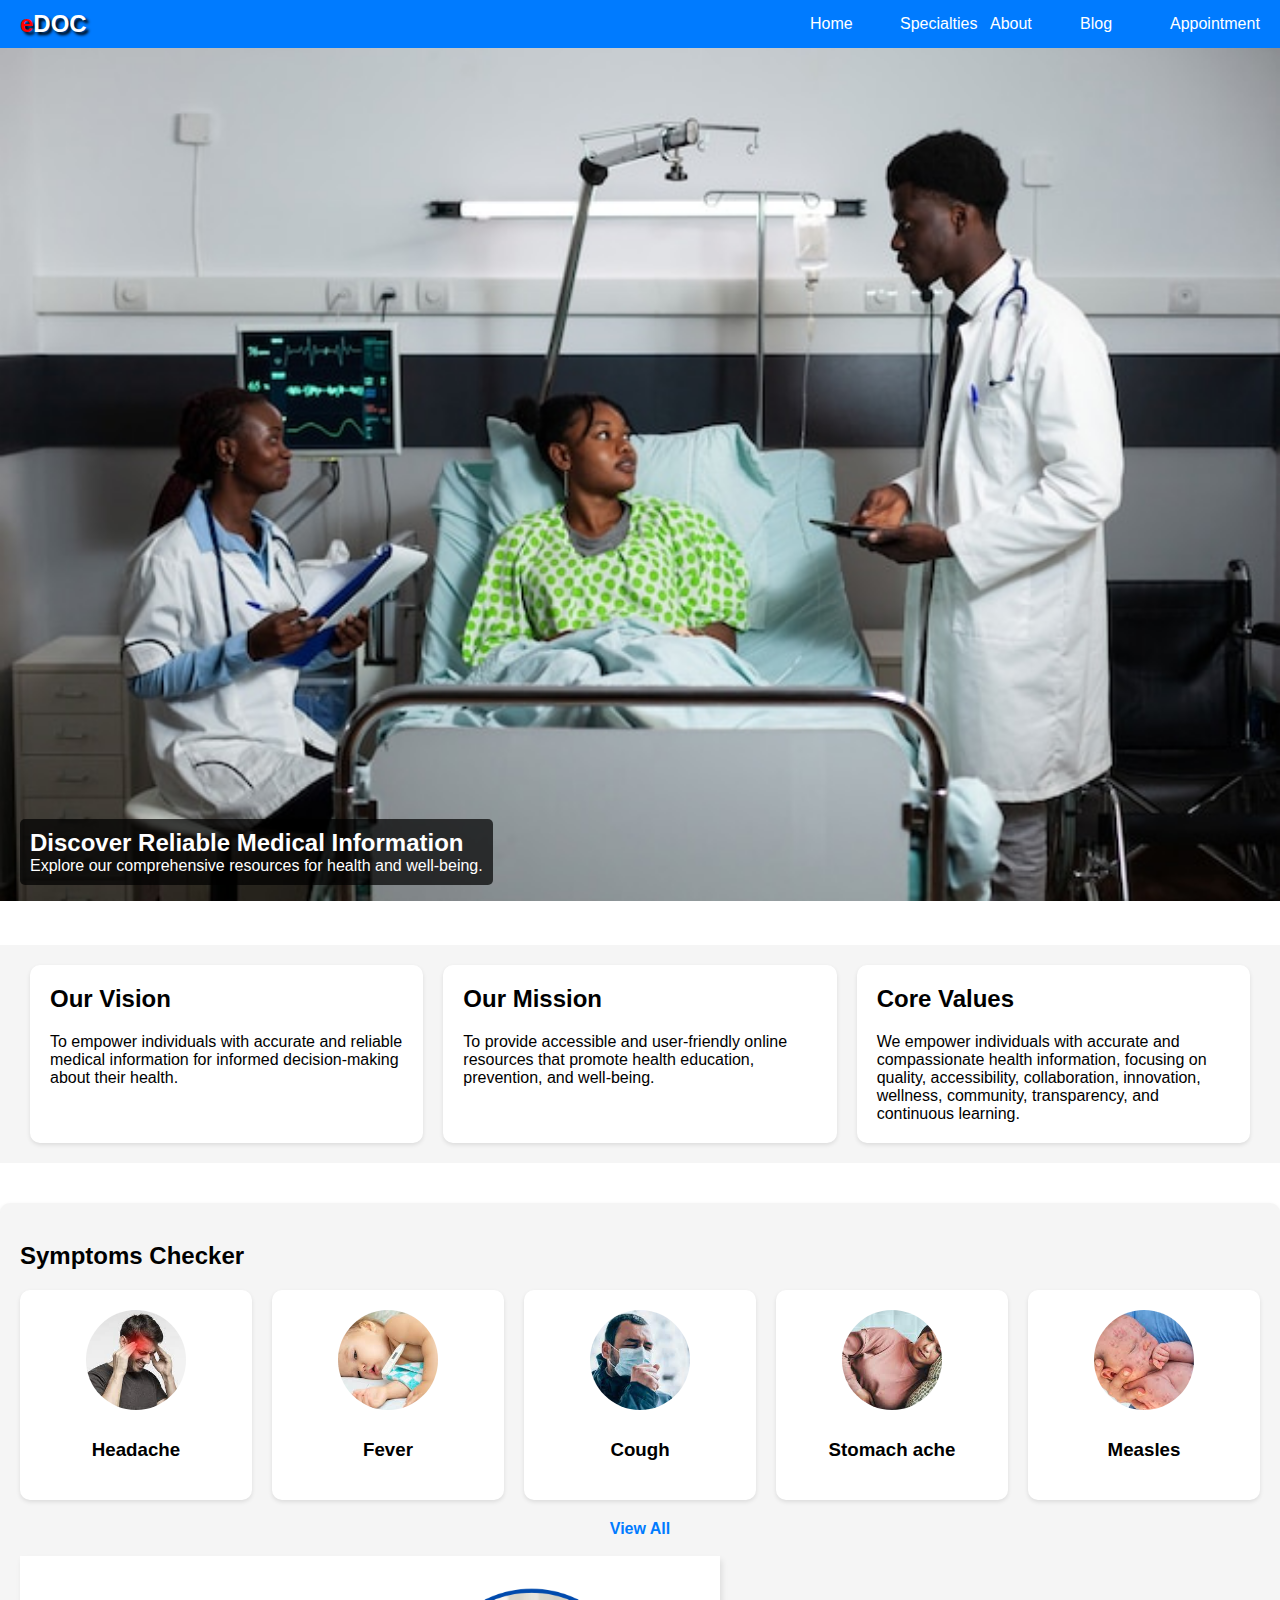
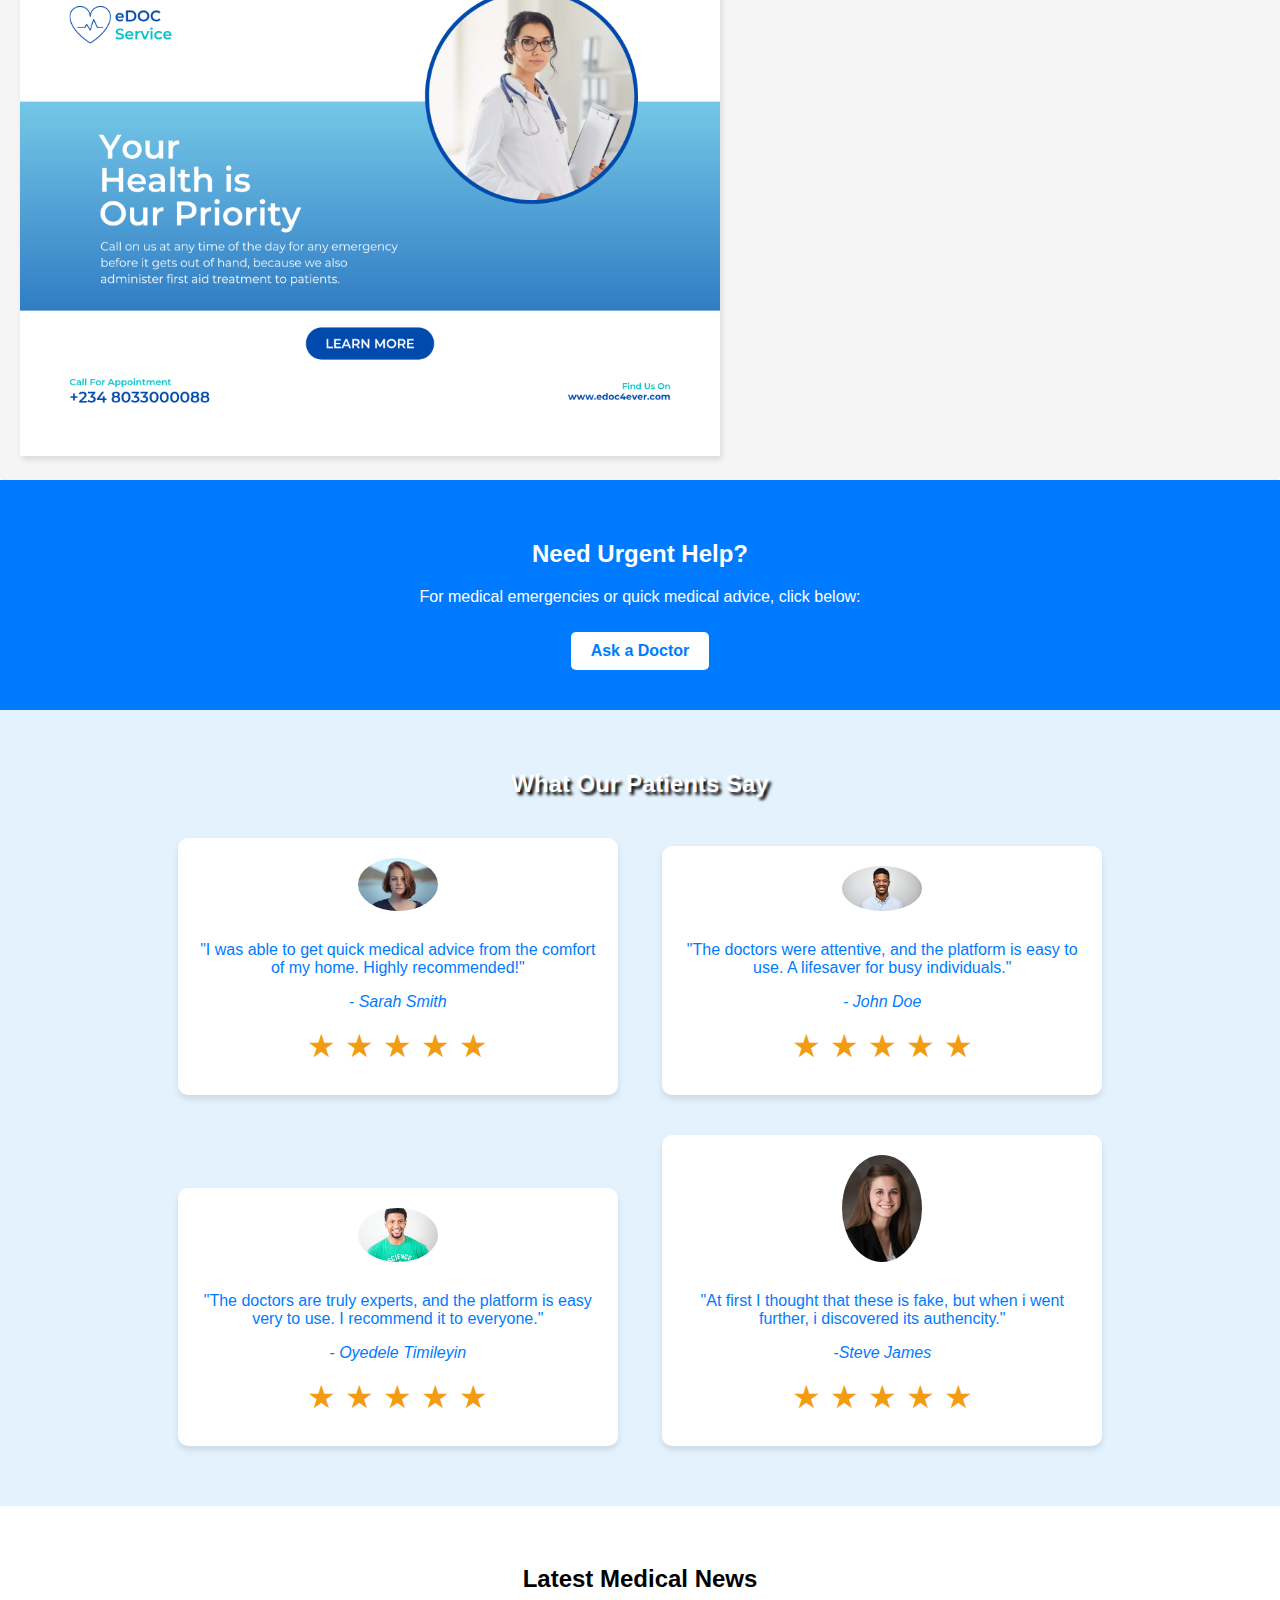
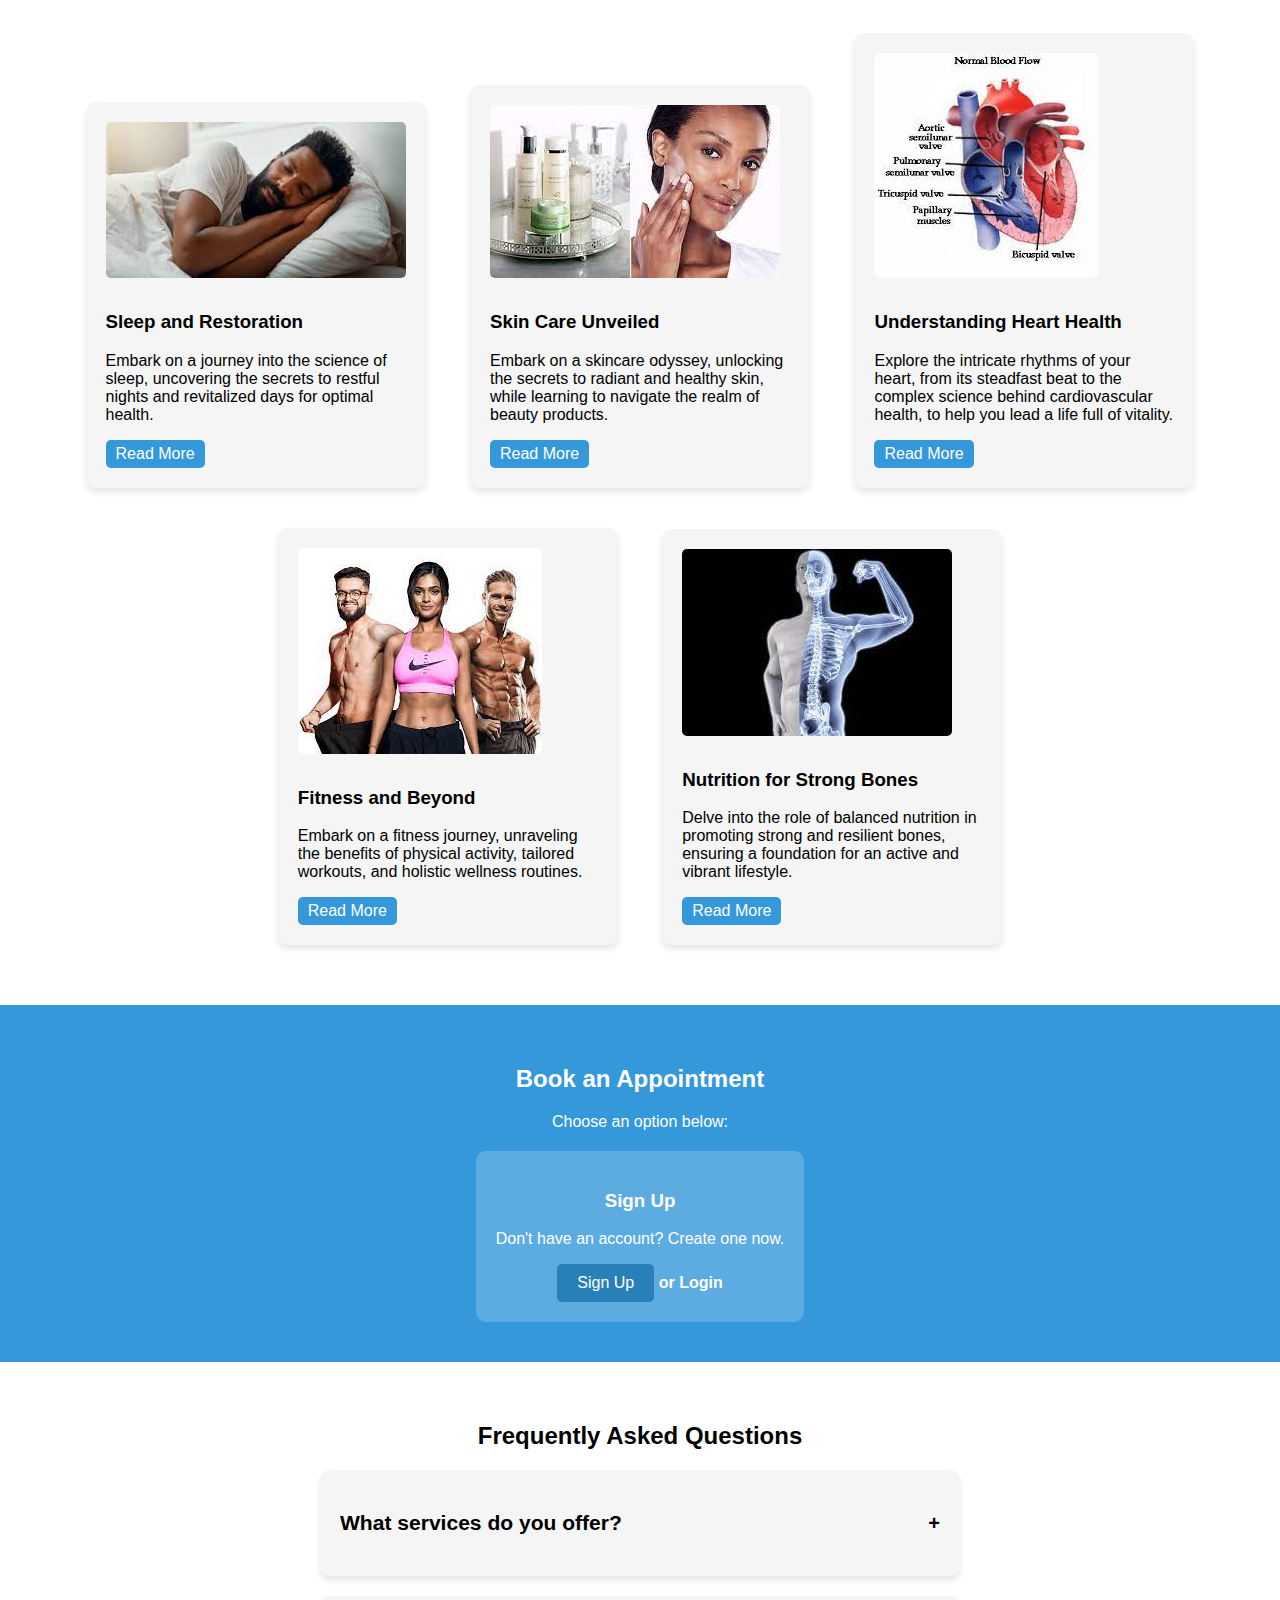
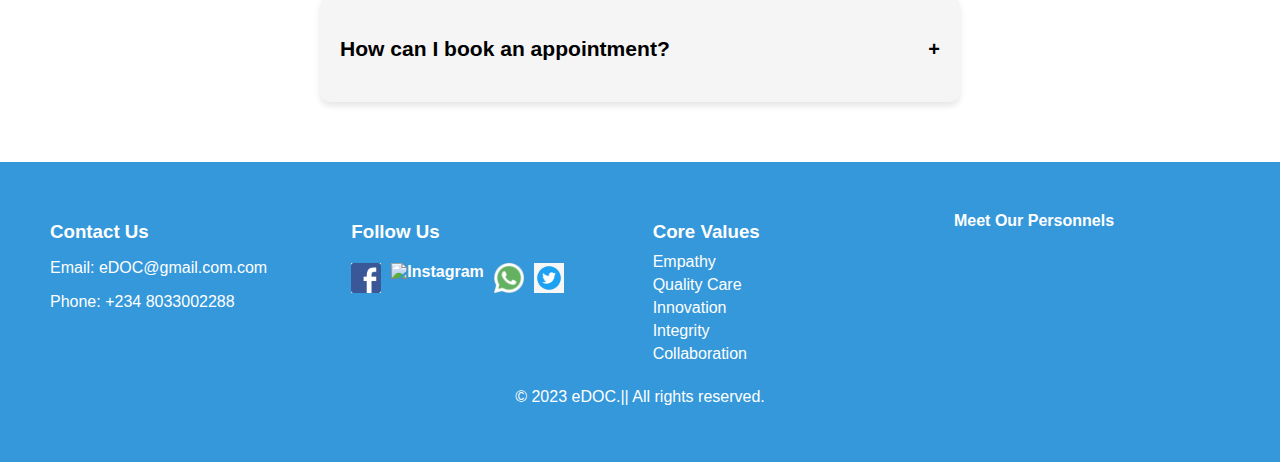
==== index.html @ 7f57871f "Initial commit" ====
<!DOCTYPE html>
<html lang="en">
<head>
    <meta charset="UTF-8">
    <meta name="viewport" content="width=device-width, initial-scale=1.0">
    <link rel="stylesheet" href="index.css">
    <link rel="stylesheet" href="index425.css">
    <title>eDOC platform</title>
</head>
<body>
    <nav class="navbar" id="top" >
          <div class="navbar-logo">
            <a href="home.html" class="logo"><span class="e">e</span>DOC</a>
          </div>
          
      
          <ul class="nav-menu">
            <li><a href="index.html">Home</a></li>
            <li><a href="symptoms checker.html">Specialties</a></li>
            <li><a href="about.html">About </a></li>
            <li><a href="blog.html">Blog</a></li>
            <li><a href="appointment.html">Appointment</a></li>
          </ul>
          
    </nav>
    <section class="carousel-section">
        <div class="carousel-container">
          <div class="carousel-slide">
            <img src="image1.jpg" alt="Image 1">
            <div class="carousel-caption">
              <h3>Discover Reliable Medical Information</h3>
              <p>Explore our comprehensive resources for health and well-being.</p>
            </div>
          </div>
          <div class="carousel-slide">
            <img src="image2.jpg" alt="Image 2">
            <div class="carousel-caption">
              <h3>Expert First Aid Tips</h3>
              <p>Learn how to handle medical emergencies with confidence.</p>
            </div>
          </div>
          <div class="carousel-slide">
            <img src="image3.jpg" alt="Image 3">
            <div class="carousel-caption">
              <h3>Your Health Matters to Us</h3>
              <p>Access trusted medical information for a healthier life.</p>
            </div>
          </div>
        </div>
      </section>
      <section class="vision-mission-section">
        <div class="vision">
          <h2>Our Vision</h2>
          <p>To empower individuals with accurate and reliable medical information for informed decision-making about their health.</p>
        </div>
        <div class="mission">
          <h2>Our Mission</h2>
          <p>To provide accessible and user-friendly online resources that promote health education, prevention, and well-being.</p>
        </div>
        <div class="corevalues">
          <h2>Core Values</h2>
          <p>We empower individuals with accurate and compassionate health information, focusing on quality, accessibility, collaboration, innovation, wellness, community, transparency, and continuous learning.</p>
        </div>
      </section>
      <section class="symptoms-section">
        <h2>Symptoms Checker</h2>
        <div class="symptoms-grid">
          <div class="symptom-card">
            <img src="headache.jpg" alt="Headache">
            <h3>Headache</h3>
          </div>
          <div class="symptom-card">
            <img src="fever.jpg" alt="Fever">
            <h3>Fever</h3>
          </div>
          <div class="symptom-card">
            <img src="cough.jpg" alt="Cough">
            <h3>Cough</h3>
          </div>
          <div class="symptom-card">
            <img src="stomach ache.jpg" alt="Stomach ache">
            <h3>Stomach ache</h3>
          </div>
          <div class="symptom-card">
            <img src="measles.jpg" alt="measles">
            <h3>Measles</h3>
          </div>
        </div>
      </div>
      </div> 
      <a href="symptoms checker.html" class="view-all-link">View All</a>
      <br>
      <img src="img10.png" alt="flyer2" class="flyer2">
       
      </section>
      <section class="emergency-section">
        <div class="emergency-content">
          <h2>Need Urgent Help?</h2>
          <p>For medical emergencies or quick medical advice, click below:</p>
          <a href="emergency.html" class="emergency-button">Ask a Doctor</a>
        </div>
      </section>
      <section class="testimonials-section">
        <h2>What Our Patients Say</h2>
        <div class="testimonial">
          <div class="testimonial-content">
            <img src="patient1.jpg" alt="Patient 1">
            <p>"I was able to get quick medical advice from the comfort of my home. Highly recommended!"</p>
            <p class="author">- Sarah Smith</p>
            <div class="rating">
              <span class="star">&#9733;</span>
              <span class="star">&#9733;</span>
              <span class="star">&#9733;</span>
              <span class="star">&#9733;</span>
              <span class="star">&#9733;</span>
            </div>
          </div>
        </div>
        <div class="testimonial">
          <div class="testimonial-content">
            <img src="patient2.jpg" alt="Patient 2">
            <p>"The doctors were attentive, and the platform is easy to use. A lifesaver for busy individuals."</p>
            <p class="author">- John Doe</p>
            <div class="rating">
              <span class="star">&#9733;</span>
              <span class="star">&#9733;</span>
              <span class="star">&#9733;</span>
              <span class="star">&#9733;</span>
              <span class="star">&#9733;</span>
            </div>
          </div>
        </div>
        <div class="testimonial">
          <div class="testimonial-content">
            <img src="picture3.jpg" alt="Patient 3">
            <p>"The doctors are truly experts, and the platform is easy very to use. I recommend it to everyone."</p>
            <p class="author">- Oyedele Timileyin</p>
            <div class="rating">
              <span class="star">&#9733;</span>
              <span class="star">&#9733;</span>
              <span class="star">&#9733;</span>
              <span class="star">&#9733;</span>
              <span class="star">&#9733;</span>
            </div>
          </div>
        </div>
        <div class="testimonial">
          <div class="testimonial-content">
            <img src="picture4.jpg" alt="Patient 4">
            <p>"At first I thought that these is fake, but when i went further, i discovered its authencity."</p>
            <p class="author">-Steve James</p>
            <div class="rating">
              <span class="star">&#9733;</span>
              <span class="star">&#9733;</span>
              <span class="star">&#9733;</span>
              <span class="star">&#9733;</span>
              <span class="star">&#9733;</span>
            </div>
          </div>
        </div> <br>
        <!-- <img src="img10.png" alt="flyer" class="flyer"> -->
      </section>
      <section class="blog-prelude-section">
        <h2>Latest Medical News</h2>
        <div class="blog-prelude">
          <img src="sleep.jpg" alt="Blog 1">
          <h3>Sleep and Restoration</h3>
          <p>Embark on a journey into the science of sleep, uncovering 
            the secrets to restful nights and revitalized days for optimal health.</p>
          <a href="blog.html" class="read-more">Read More</a>
        </div>
        <div class="blog-prelude">
          <img src="skin.jpg" alt="Blog 3">
          <h3>Skin Care Unveiled</h3>
          <p>Embark on a skincare odyssey, unlocking the secrets to radiant and healthy skin, while
             learning to navigate the realm of beauty products.</p>
          <a href="blog.html" class="read-more">Read More</a>
        </div>
        <div class="blog-prelude">
          <img src="heart.jpg" alt="Blog 4">
          <h3>Understanding Heart Health</h3>
          <p>Explore the intricate rhythms of your heart, from its steadfast beat
             to the complex science behind cardiovascular health, to help you lead a life full of vitality.</p>
          <a href="blog.html" class="read-more">Read More</a>
        </div>
        <div class="blog-prelude">
          <img src="fit.jpg" alt="Blog 2">
          <h3>Fitness and Beyond</h3>
          <p>Embark on a fitness journey, unraveling the benefits of physical activity, 
            tailored workouts, and holistic wellness routines.</p>
          <a href="blog.html" class="read-more">Read More</a>
        </div>
        <div class="blog-prelude">
          <img src="bones.jpg" alt="Blog 2">
          <h3>Nutrition for Strong Bones</h3>
          <p>Delve into the role of balanced nutrition in promoting strong and resilient bones, ensuring a foundation for 
            an active and vibrant lifestyle.</p>
          <a href="blog.html" class="read-more">Read More</a>
        </div>
      </section>
      <section class="appointment-section">
        <h2>Book an Appointment</h2>
        <p>Choose an option below:</p>
        <div class="appointment-options">
          <div class="option" id="signup-option">
            <h3>Sign Up</h3>
            <p>Don't have an account? Create one now.</p>
            <a href="signup.html" class="btn">Sign Up</a><a href="login.html" style="text-decoration: none; color: white; font-weight: bold;" > or Login</a>
          </div>
          <div class="option" id="login-option">
            <h3>Login</h3>
            <p>Already have an account? Log in here.</p>
            <a href="login.html" class="btn">Login</a>
          </div>
        </div>
      </section>
      <section class="faq-section">
        <h2>Frequently Asked Questions</h2>
        <div class="faq">
          <div class="faq-question">
            <h3>What services do you offer?</h3>
            <span class="toggle-icon">+</span>
          </div>
          <div class="faq-answer">
            <p>We offer online medical consultations, emergency first aid advice, and more.</p>
          </div>
        </div>
        <div class="faq">
          <div class="faq-question">
            <h3>How can I book an appointment?</h3>
            <span class="toggle-icon">+</span>
          </div>
          <div class="faq-answer">
            <p>You can book an appointment by logging in and selecting an available time slot.</p>
          </div>
        </div>
      </section>
      
      <div class="back-to-top">
        <a href="#top">Back to Top</a>
      </div>
      <footer class="footer">
        <div class="footer-content">
          <div class="footer-section">
            <h3>Contact Us</h3>
            <p>Email: eDOC@gmail.com.com</p>
            <p>Phone: +234 8033002288</p>
          </div>
          <div class="footer-section">
            <h3>Follow Us</h3>
            <div class="social-icons">
              <a href="#"><img src="Fb.png" alt="Facebook"></a>
              <a href="#"><img src="ins.png" alt="Instagram"></a>
              <a href="#"><img src="whatsapp.png" alt="WhatsApp"></a>
              <a href="#"><img src="Tw.png" alt="Twitter"></a>
            </div>
          </div>
          <div class="footer-section">
            <h3>Core Values</h3>
            <ul class="core-values">
              <li>Empathy</li>
              <li>Quality Care</li>
              <li>Innovation</li>
              <li>Integrity</li>
              <li>Collaboration</li>
            </ul>
          </div>
          <div class="footer-section">
            <a href="about.html">Meet Our Personnels</a>
          </div>
        </div>
        <div class="footer-copyright">
          <p>&copy; 2023 eDOC.|| All rights reserved.</p>
        </div>
      </footer>
         
      
      
    <script src="index.js"></script>
</body>
</html>
---- index.css ----
body {
    margin: 0;
    font-family: Arial, sans-serif;
  }
  
  .navbar {
    display: flex;
    
    align-items: center;
    background-color: #007BFF;
    padding: 10px 20px;
    max-height: 50px;
    position: sticky;
    top: 0;
  }
  
  
li a:hover{
    color: rgb(253, 116, 116);
    font-size: large;
    font-weight: bold;
  }
  
.logo {
  font-size: 24px;
  font-weight: 700;
  text-decoration: none;
  color: white;
  text-shadow: 3px 3px 3px black;
}

.logo:hover {
  color: red; 
}

.e{
  color: red;
}

.e:hover{
  color: white;
}


.navbar-logo{
  width: 800px;
}

.lggg{
  max-width: 5vh;
  max-height: 5vh;
}
  .nav-menu {
    list-style: none;
    
    display: flex;
    gap: 0;
    margin: 0;
    padding: 0;
  }
  
  .nav-menu a {
    color: white;
    text-decoration: none;
  }

  li{
    width: 90px;
  }
  
 
  

.carousel-section {
    overflow: hidden;
  }
  
  .carousel-container {
    display: flex;
    transition: transform 0.5s ease-in-out;
    position: relative;
  }

  .flyer{
    width: 700px;
    justify-content: center;
    height: 500px;
    box-shadow:  2px 4px 6px rgba(10, 9, 9, 0.1);
  }

  .flyer2{
    width: 700px;
    justify-content: center;
    height: 500px;
    box-shadow:  2px 4px 6px rgba(10, 9, 9, 0.1);
  }
  
  .carousel-slide {
    flex: 0 0 100%;
    position: relative;
  }
  
  .carousel-slide img {
    width: 100%;
    height: auto;
  }
  
  .carousel-caption {
    position: absolute;
    bottom: 20px;
    left: 20px;
    background-color: rgba(0, 0, 0, 0.7);
    color: white;
    padding: 10px;
    border-radius: 5px;
    max-width: 80%;
  }
  
  .carousel-caption h3 {
    margin: 0;
    font-size: 1.5rem;
  }
  
  .carousel-caption p {
    margin: 0;
    font-size: 1rem;
  }

.vision-mission-section {
  margin-top: 40px;
  padding: 20px;
  background-color: #f5f5f5;
  display: flex;
  justify-content: space-between;
  transition: transform 0.3s ease-out;
}

.vision-mission-section.active {
  transform: translateY(-50px); 
}

.vision, .mission, .corevalues {
  flex: 1;
  padding: 20px;
  background-color: white;
  border-radius: 10px;
  box-shadow: 0 2px 4px rgba(0, 0, 0, 0.1);
  margin: 0 10px;
  transition: transform 0.3s ease-out; 
}

.vision:hover, .mission:hover, .corevalues:hover {
  transform: translateY(-5px);
}

.vision h2, .mission h2,.corevalues h2 {
  margin-top: 0;
}

.vision p, .mission p, .corevalues p {
  margin-bottom: 0;
}


.symptoms-section {
  margin-top: 40px;
  padding: 20px;
  background-color: #f5f5f5;
  border-radius: 10px;
  box-shadow: 0 2px 4px rgba(0, 0, 0, 0.1);
}

.symptoms-grid {
  display: grid;
  grid-template-columns: repeat(auto-fit, minmax(200px, 1fr));
  gap: 20px;
  margin-top: 20px;
}

.symptom-card {
  background-color: #fff;
  border-radius: 10px;
  box-shadow: 0 2px 4px rgba(0, 0, 0, 0.1);
  padding: 20px;
  text-align: center;
  display: flex;
  flex-direction: column;
  align-items: center;
}

.symptom-card img {
  width: 100px;
  height: 100px;
  object-fit: cover;
  border-radius: 50%;
  margin-bottom: 10px;
}

.view-all-link {
  display: block;
  text-align: center;
  margin-top: 20px;
  color: #007BFF;
  text-decoration: none;
  font-weight: bold;
}

.view-all-link:hover {
  text-decoration: underline;
}
.emergency-section {
  background-color: #007BFF; 
  color: #fff;
  padding: 40px 0;
  text-align: center;
}

.emergency-content {
  max-width: 800px;
  margin: 0 auto;
}

.emergency-button {
  display: inline-block;
  background-color: #fff;
  color: #007BFF; 
  padding: 10px 20px;
  border-radius: 5px;
  text-decoration: none;
  font-weight: bold;
  margin-top: 10px;
  transition: background-color 0.3s ease-in-out, color 0.3s ease-in-out;
}

.emergency-button:hover {
  background-color: #e57373; 
  color: #fff;
}
lg{
  height: 7vh;
}


.testimonials-section {
  background-color: #e3f2fd; 
  padding: 40px 0;
  text-align: center;
  color: #fff; 
}

.testimonials-section h2{
  text-shadow: 3px 3px 3px black;
}

.testimonials-section p{
  color: #007BFF;
  text-shadow: 3px 3px 3px white;
}

.testimonial {
  display: inline-block;
  max-width: 400px;
  margin: 20px;
  padding: 20px;
  border-radius: 10px;
  background-color: #fff; 
  box-shadow: 0 4px 6px rgba(0, 0, 0, 0.1);
}

.testimonial-content {
  margin-bottom: 10px;
}

.testimonial img {
  max-width: 80px;
  border-radius: 50%;
  margin-bottom: 10px;
}

.author {
  font-style: italic;
}

.rating {
  color: #f39c12;
   font-size: xx-large;
}

.blog-prelude-section {
  padding: 40px 0;
  text-align: center;
}

.blog-prelude {
  display: inline-block;
  max-width: 300px;
  margin: 20px;
  padding: 20px;
  border-radius: 10px;
  background-color: #f5f5f5; 
  box-shadow: 0 4px 6px rgba(0, 0, 0, 0.1);
  text-align: left;
}

.blog-prelude img {
  max-width: 100%;
  border-radius: 5px;
  margin-bottom: 10px;
}

.read-more {
  display: inline-block;
  background-color: #3498db;  
  color: #fff; 
  padding: 5px 10px;
  border-radius: 5px;
  text-decoration: none;
  transition: background-color 0.3s ease-in-out, color 0.3s ease-in-out;
}

.read-more:hover {
  background-color: #2980b9; 
}


.appointment-section {
  background-color: #3498db; 
  color: #fff; 
  padding: 40px 0;
  text-align: center;
}

.appointment-options {
  display: flex;
  justify-content: center;
  align-items: center;
  margin-top: 20px;
}

.option {
  max-width: 300px;
  padding: 20px;
  border-radius: 10px;
  background-color: rgba(255, 255, 255, 0.2); 
  margin: 0 20px;
  text-align: center;
}

.btn {
  display: inline-block;
  background-color: #2980b9; 
  color: #fff;
  padding: 10px 20px;
  border-radius: 5px;
  text-decoration: none;
  transition: background-color 0.3s ease-in-out, color 0.3s ease-in-out;
}

.btn:hover {
  background-color: #216ba5; 
}


#login-option {
  display: none;
}

.faq-section {
  padding: 40px 0;
  text-align: center;
}

.faq {
  max-width: 600px;
  margin: 0 auto 20px;
  padding: 20px;
  border-radius: 10px;
  background-color: #f5f5f5; 
  box-shadow: 0 4px 6px rgba(0, 0, 0, 0.1);
  text-align: left;
  cursor: pointer;
  transition: background-color 0.3s ease-in-out;
}

.faq:hover {
  background-color: #e0e0e0; 
}

.show-answer {
  display: block; 
}
.faq-question {
  display: flex;
  justify-content: space-between;
  align-items: center;
  font-weight: bold;
  font-size: 18px;
}

.faq-answer {
  display: none;
  margin-top: 10px;
  font-size: 16px;
}

.toggle-icon {
  font-size: 20px;
  font-weight: bold;
}


.footer {
  background-color: #3498db; 
  color: #fff; 
  padding: 40px 0;
}

.footer-content {
  max-width: 1200px;
  margin: 0 auto;
  display: flex;
  flex-wrap: wrap;
  justify-content: space-between;
}

.footer-section {
  width: 23%;
  padding: 0 10px;
}

.footer-section h3 {
  margin-bottom: 10px;
}

.social-icons {
  display: flex;
  gap: 10px;
  margin-top: 10px;
}

.social-icons img {
  width: 30px;
  height: 30px;
}

.core-values {
  list-style-type: none;
  margin: 0;
  padding: 0;
}

.core-values li {
  margin-bottom: 5px;
}

.footer-section a {
  color: #fff;
  text-decoration: none;
  font-weight: bold;
  display: inline-block;
  margin-top: 10px;
  transition: color 0.3s ease-in-out;
}

.footer-section a:hover {
  color: #e0e0e0; 
}

.footer-copyright {
  text-align: center;
  margin-top: 20px;
}
.back-to-top {
  position: fixed;
  bottom: 20px;
  right: 20px;
  background-color: #3498db; 
  color: #fff; 
  padding: 10px 15px;
  border-radius: 5px;
  text-decoration: none;
  display: none;
  transition: background-color 0.3s ease-in-out;
}

.back-to-top:hover {
  background-color: #2980b9; 
}
---- index425.css ----
@media (max-width: 425px) {
  .navbar {
    padding: 10px 10px;
  }

  .nav-menu {
    display: none;
  }
  
  .search-bar {
    margin-top: 10px; 
  }

  .vision-mission-section, .symptoms-section, .emergency-section,
  .testimonials-section, .blog-prelude-section, .appointment-section,
  .faq-section, .footer {
    padding: 20px 10px;
    display: block; 
  }

  .vision, .mission, .corevalues{
    margin-bottom: 20px;
  }

  .symptoms-grid {
    grid-template-columns: repeat(auto-fit, minmax(150px, 1fr)); /* Adjust grid columns */
  }

  .symptom-card img {
    width: 80px;
    height: 80px;
  }

  .appointment-options {
    flex-direction: column; 
  }

  .option {
    margin: 10px 0; 
  }

  .faq {
    max-width: 100%; 
  }

  .footer-content {
    flex-direction: column; 
  }

  .footer-section {
    width: 100%;
    margin-bottom: 20px; 
  }

  .back-to-top {
    bottom: 10px;
    right: 10px;
    padding: 5px 10px; 
  }
  .flyer, .flyer2{
    width: 350px;
   
    height: 300px;
    box-shadow:  2px 4px 6px rgba(10, 9, 9, 0.1);
  }
  .flyer2{
    margin-left: 10px;
  }
}

@media (max-width: 768px) {
  .navbar {
    padding: 10px 10px;
  }

  


  .vision-mission-section, .symptoms-section, .emergency-section,
  .testimonials-section, .blog-prelude-section, .appointment-section,
  .faq-section, .footer {
    padding: 20px 10px;
    display: block; 
  }

  .vision, .mission, .corevalues{
    margin-bottom: 20px;
  }

  .symptoms-grid {
    grid-template-columns: repeat(auto-fit, minmax(150px, 1fr)); /* Adjust grid columns */
  }

  .symptom-card img {
    width: 80px;
    height: 80px;
  }

  .appointment-options {
    flex-direction: column; 
  }

  .option {
    margin: 10px 0; 
  }

  .faq {
    max-width: 100%; 
  }

  .footer-content {
    flex-direction: column; 
  }

  .footer-section {
    width: 100%;
    margin-bottom: 20px; 
  }

  .back-to-top {
    bottom: 10px;
    right: 10px;
    padding: 5px 10px; 
  }
  .flyer, .flyer2{
    width: 350px;
   
    height: 300px;
    box-shadow:  2px 4px 6px rgba(10, 9, 9, 0.1);
  }
  .flyer2{
    margin-left: 10px;
  }
}
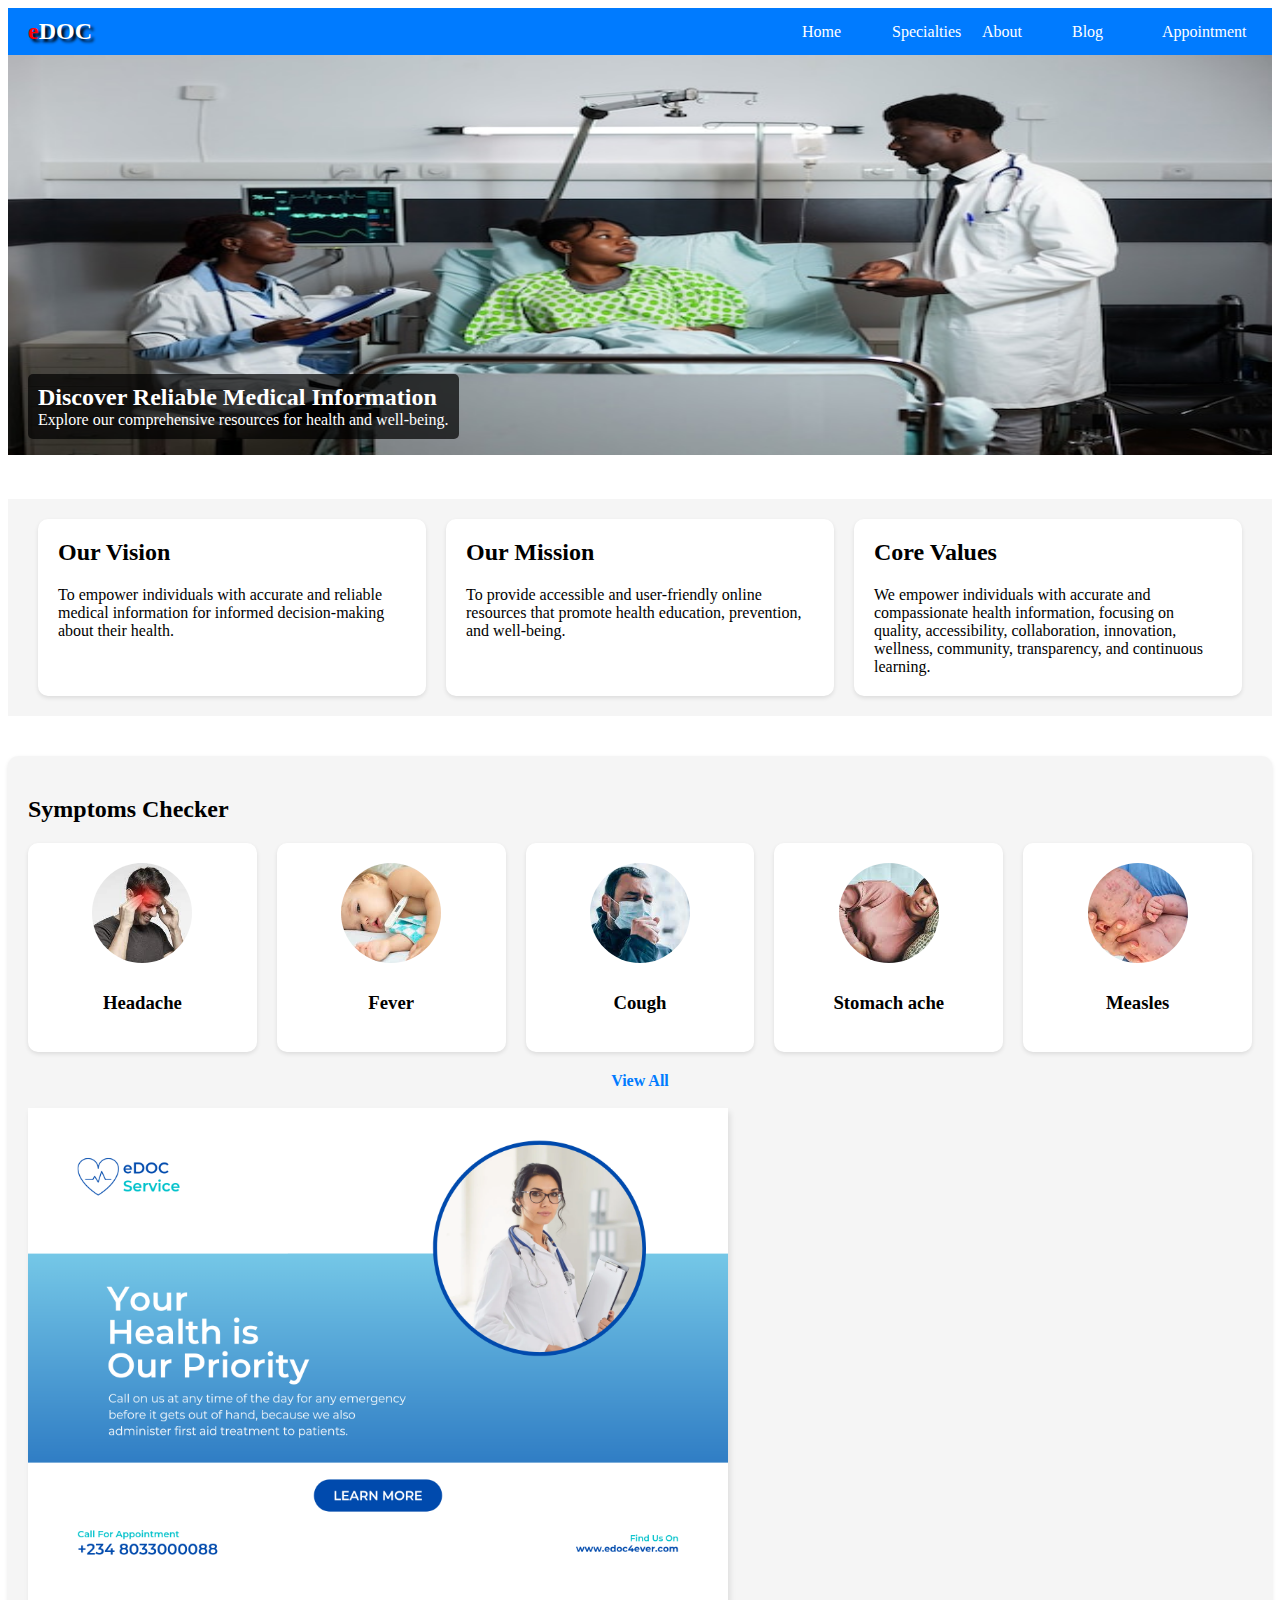
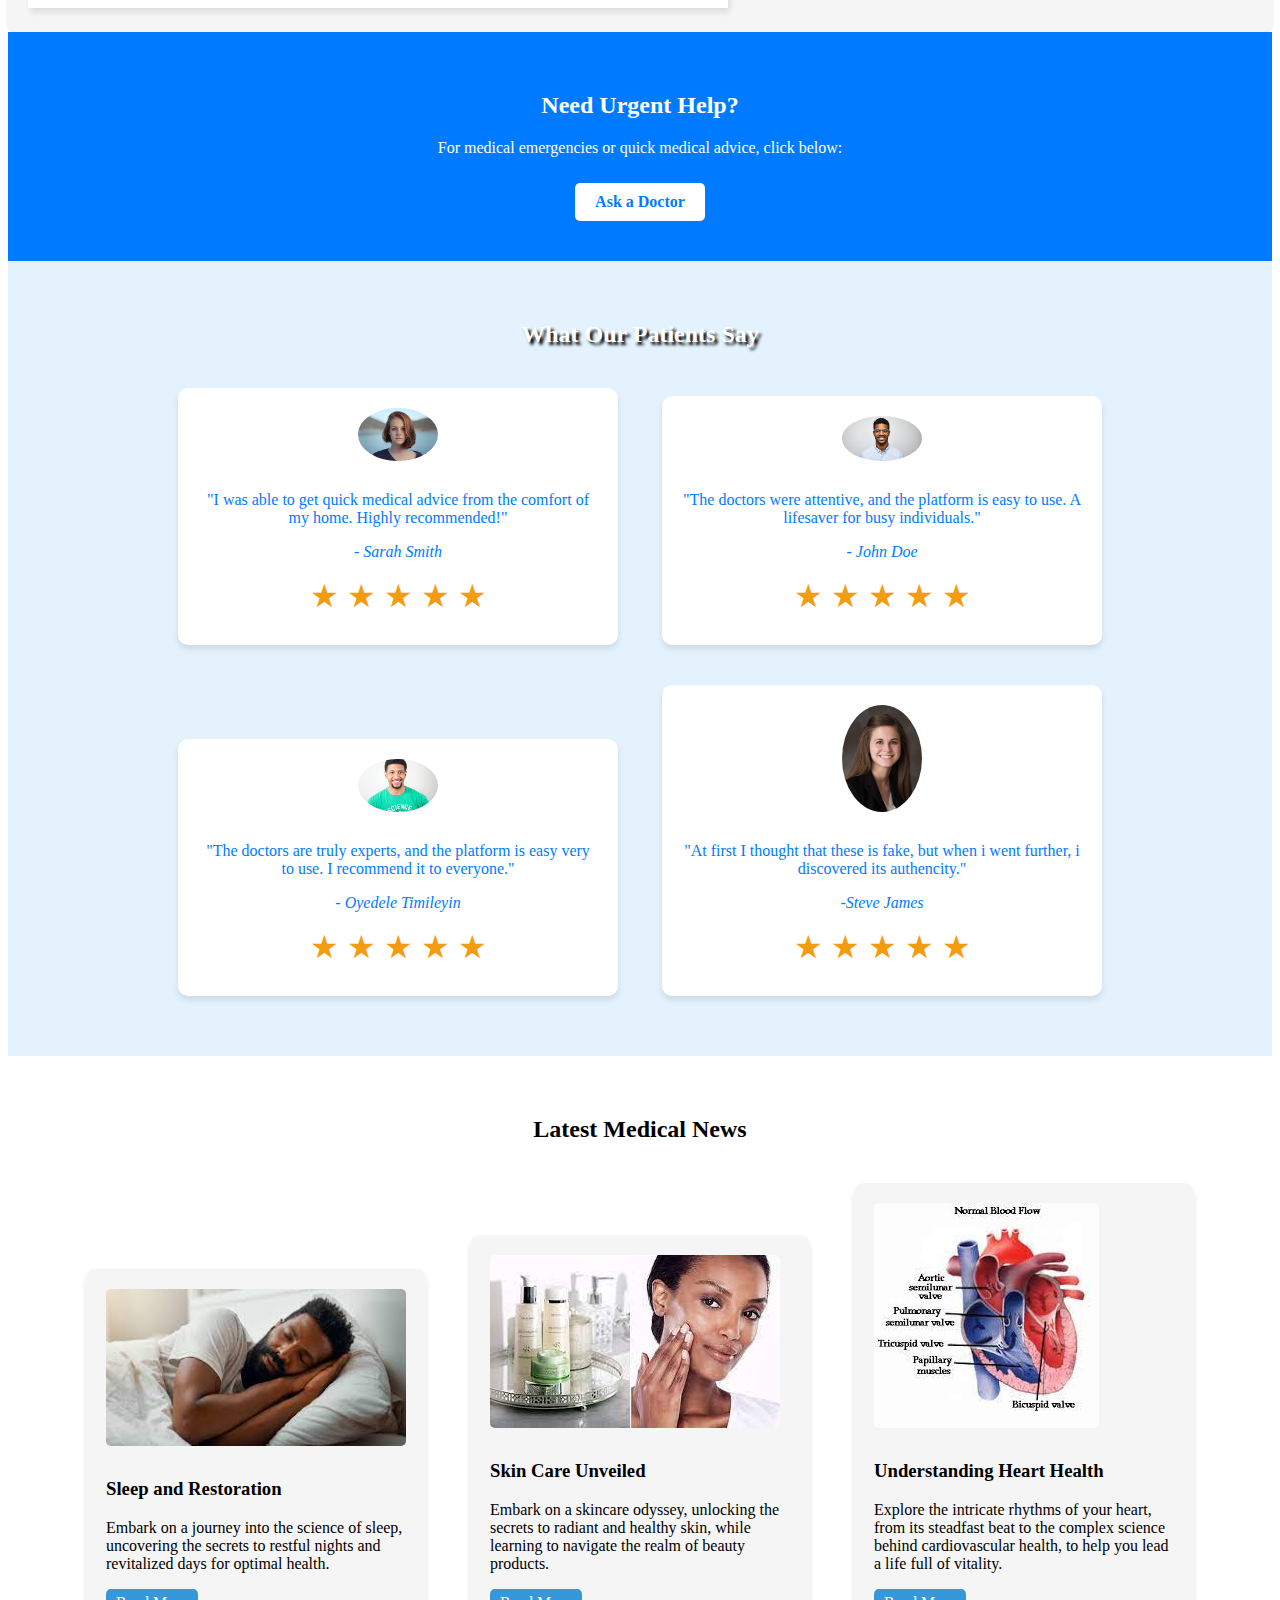
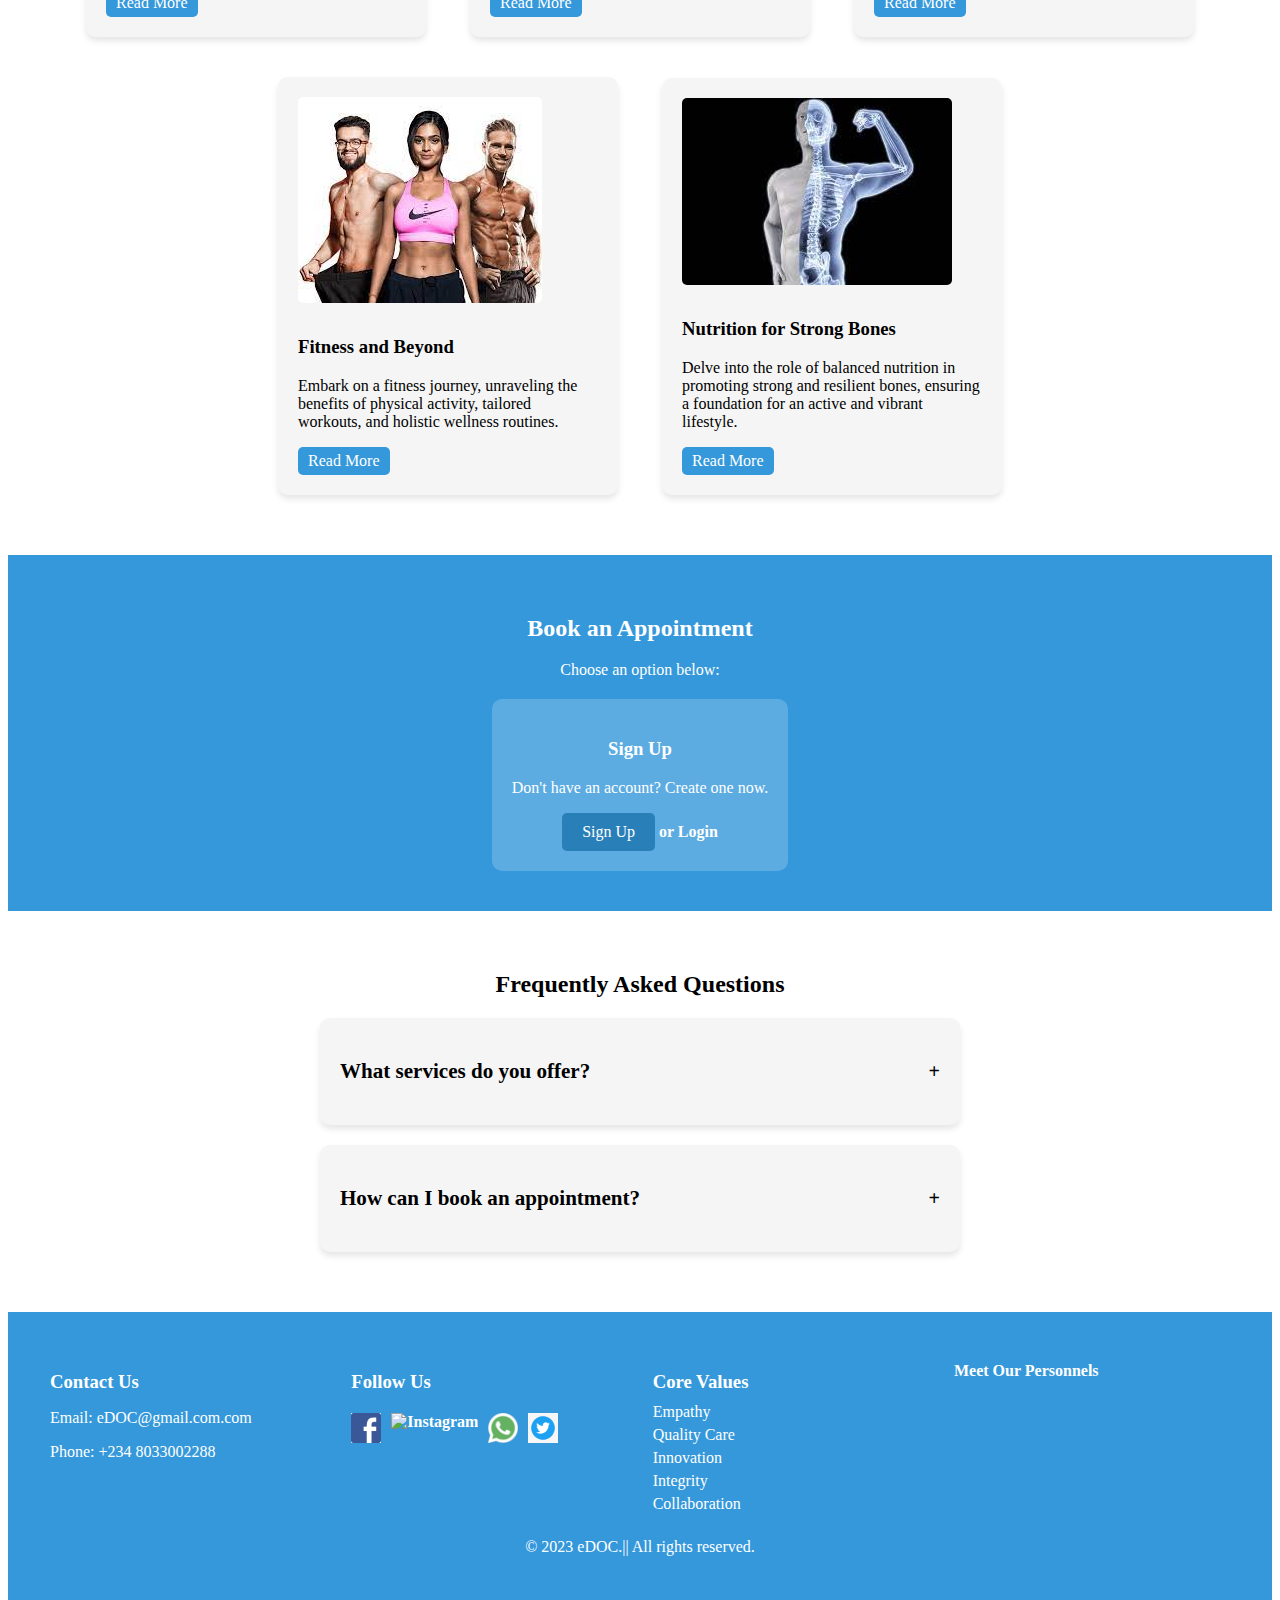
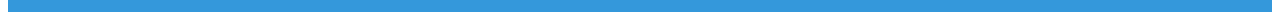
==== commit b0dea54c: "Made changes" ====
--- a/index.html
+++ b/index.html
@@ -10,7 +10,7 @@
 <body>
     <nav class="navbar" id="top" >
           <div class="navbar-logo">
-            <a href="home.html" class="logo"><span class="e">e</span>DOC</a>
+            <a href="index.html" class="logo"><span class="e">e</span>DOC</a>
           </div>
           
       
@@ -26,7 +26,7 @@
     <section class="carousel-section">
         <div class="carousel-container">
           <div class="carousel-slide">
-            <img src="image1.jpg" alt="Image 1">
+            <img src="image1.jpg" alt="Image 1" >
             <div class="carousel-caption">
               <h3>Discover Reliable Medical Information</h3>
               <p>Explore our comprehensive resources for health and well-being.</p>
@@ -88,10 +88,12 @@
         </div>
       </div>
       </div> 
+      
       <a href="symptoms checker.html" class="view-all-link">View All</a>
       <br>
+      <div class="images">
       <img src="img10.png" alt="flyer2" class="flyer2">
-       
+    </div>
       </section>
       <section class="emergency-section">
         <div class="emergency-content">
--- a/index.css
+++ b/index.css
@@ -1,7 +1,4 @@
-body {
-    margin: 0;
-    font-family: Arial, sans-serif;
-  }
+
   
   .navbar {
     display: flex;
@@ -11,7 +8,8 @@
     padding: 10px 20px;
     max-height: 50px;
     position: sticky;
-    top: 0;
+    
+  margin-right: 0;
   }
   
   
@@ -88,6 +86,7 @@
     box-shadow:  2px 4px 6px rgba(10, 9, 9, 0.1);
   }
 
+  
   .flyer2{
     width: 700px;
     justify-content: center;
@@ -98,11 +97,12 @@
   .carousel-slide {
     flex: 0 0 100%;
     position: relative;
+   
   }
   
   .carousel-slide img {
     width: 100%;
-    height: auto;
+    max-height: 400px;
   }
   
   .carousel-caption {
@@ -151,6 +151,8 @@
 
 .vision:hover, .mission:hover, .corevalues:hover {
   transform: translateY(-5px);
+  background-color: #007BFF;
+  color: white;
 }
 
 .vision h2, .mission h2,.corevalues h2 {
@@ -194,6 +196,11 @@
   object-fit: cover;
   border-radius: 50%;
   margin-bottom: 10px;
+}
+
+.symptom-card img :hover{
+  background-color: #007BFF;
+  color: white;
 }
 
 .view-all-link {
--- a/index425.css
+++ b/index425.css
@@ -1,14 +1,60 @@
 @media (max-width: 425px) {
+  
   .navbar {
-    padding: 10px 10px;
+    display: flex;
+    
+    align-items: center;
+    background-color: #007BFF;
+   
+    max-height: 50px;
+    position: sticky;
+    
+  margin-right: 0;
+  }
+  .vision:hover, .mission:hover, .corevalues:hover {
+    transform: translateY(-5px);
+    background-color: #007BFF;
+    color: white;
+  }
+  .logo {
+    font-size: 20px;
+  }
+  
+  .nav-menu {
+    background-color: #007BFF;
+    max-width: 200px;
+    display: flex;
   }
 
-  .nav-menu {
-    display: none;
+  .nav-menu.active {
+    display: flex;
   }
-  
-  .search-bar {
-    margin-top: 10px; 
+
+  .nav-menu a {
+    padding: 10px 10px ;
+    display: flex;
+    font-size: 5px;
+    margin-left: -50px;
+  }
+
+ 
+  .footer-section {
+    width: 100%;
+    margin-top: 20px;
+  }
+
+  .back-to-top {
+    bottom: 10px;
+    right: 10px;
+    padding: 8px 12px;
+    font-size: 14px;
+  }
+
+  .flyer2{
+    width: 300px;
+    margin-right: 200px;
+    height: 400px;
+    box-shadow:  2px 4px 6px rgba(10, 9, 9, 0.1);
   }
 
   .vision-mission-section, .symptoms-section, .emergency-section,
@@ -22,6 +68,60 @@
     margin-bottom: 20px;
   }
 
+  .symptoms-grid {
+    grid-template-columns: repeat(auto-fit, minmax(150px, 1fr)); /* Adjust grid columns */
+  }
+
+  .symptom-card img {
+    width: 80px;
+    height: 80px;
+  }
+
+  .appointment-options {
+    flex-direction: column; 
+  }
+
+  .option {
+    margin: 10px 0; 
+  }
+
+  .faq {
+    max-width: 100%; 
+  }
+
+ 
+  .flyer, .flyer2{
+   
+    width: 250px;
+    margin-right: 5px;
+    height: 300px;
+    box-shadow:  2px 4px 6px rgba(10, 9, 9, 0.1);
+  }
+  
+}
+
+@media (max-width: 768px) {
+  .navbar {
+    padding: 10px 10px;
+  }
+
+  
+
+  .vision-mission-section, .symptoms-section, .emergency-section,
+  .testimonials-section, .blog-prelude-section, .appointment-section,
+  .faq-section, .footer {
+    padding: 20px 10px;
+    display: block; 
+  }
+
+  .vision, .mission, .corevalues{
+    margin-bottom: 20px;
+  }
+  .vision:hover, .mission:hover, .corevalues:hover {
+    transform: translateY(-5px);
+    background-color: #007BFF;
+    color: white;
+  }
   .symptoms-grid {
     grid-template-columns: repeat(auto-fit, minmax(150px, 1fr)); /* Adjust grid columns */
   }
@@ -68,68 +168,3 @@
   }
 }
 
-@media (max-width: 768px) {
-  .navbar {
-    padding: 10px 10px;
-  }
-
-  
-
-
-  .vision-mission-section, .symptoms-section, .emergency-section,
-  .testimonials-section, .blog-prelude-section, .appointment-section,
-  .faq-section, .footer {
-    padding: 20px 10px;
-    display: block; 
-  }
-
-  .vision, .mission, .corevalues{
-    margin-bottom: 20px;
-  }
-
-  .symptoms-grid {
-    grid-template-columns: repeat(auto-fit, minmax(150px, 1fr)); /* Adjust grid columns */
-  }
-
-  .symptom-card img {
-    width: 80px;
-    height: 80px;
-  }
-
-  .appointment-options {
-    flex-direction: column; 
-  }
-
-  .option {
-    margin: 10px 0; 
-  }
-
-  .faq {
-    max-width: 100%; 
-  }
-
-  .footer-content {
-    flex-direction: column; 
-  }
-
-  .footer-section {
-    width: 100%;
-    margin-bottom: 20px; 
-  }
-
-  .back-to-top {
-    bottom: 10px;
-    right: 10px;
-    padding: 5px 10px; 
-  }
-  .flyer, .flyer2{
-    width: 350px;
-   
-    height: 300px;
-    box-shadow:  2px 4px 6px rgba(10, 9, 9, 0.1);
-  }
-  .flyer2{
-    margin-left: 10px;
-  }
-}
-
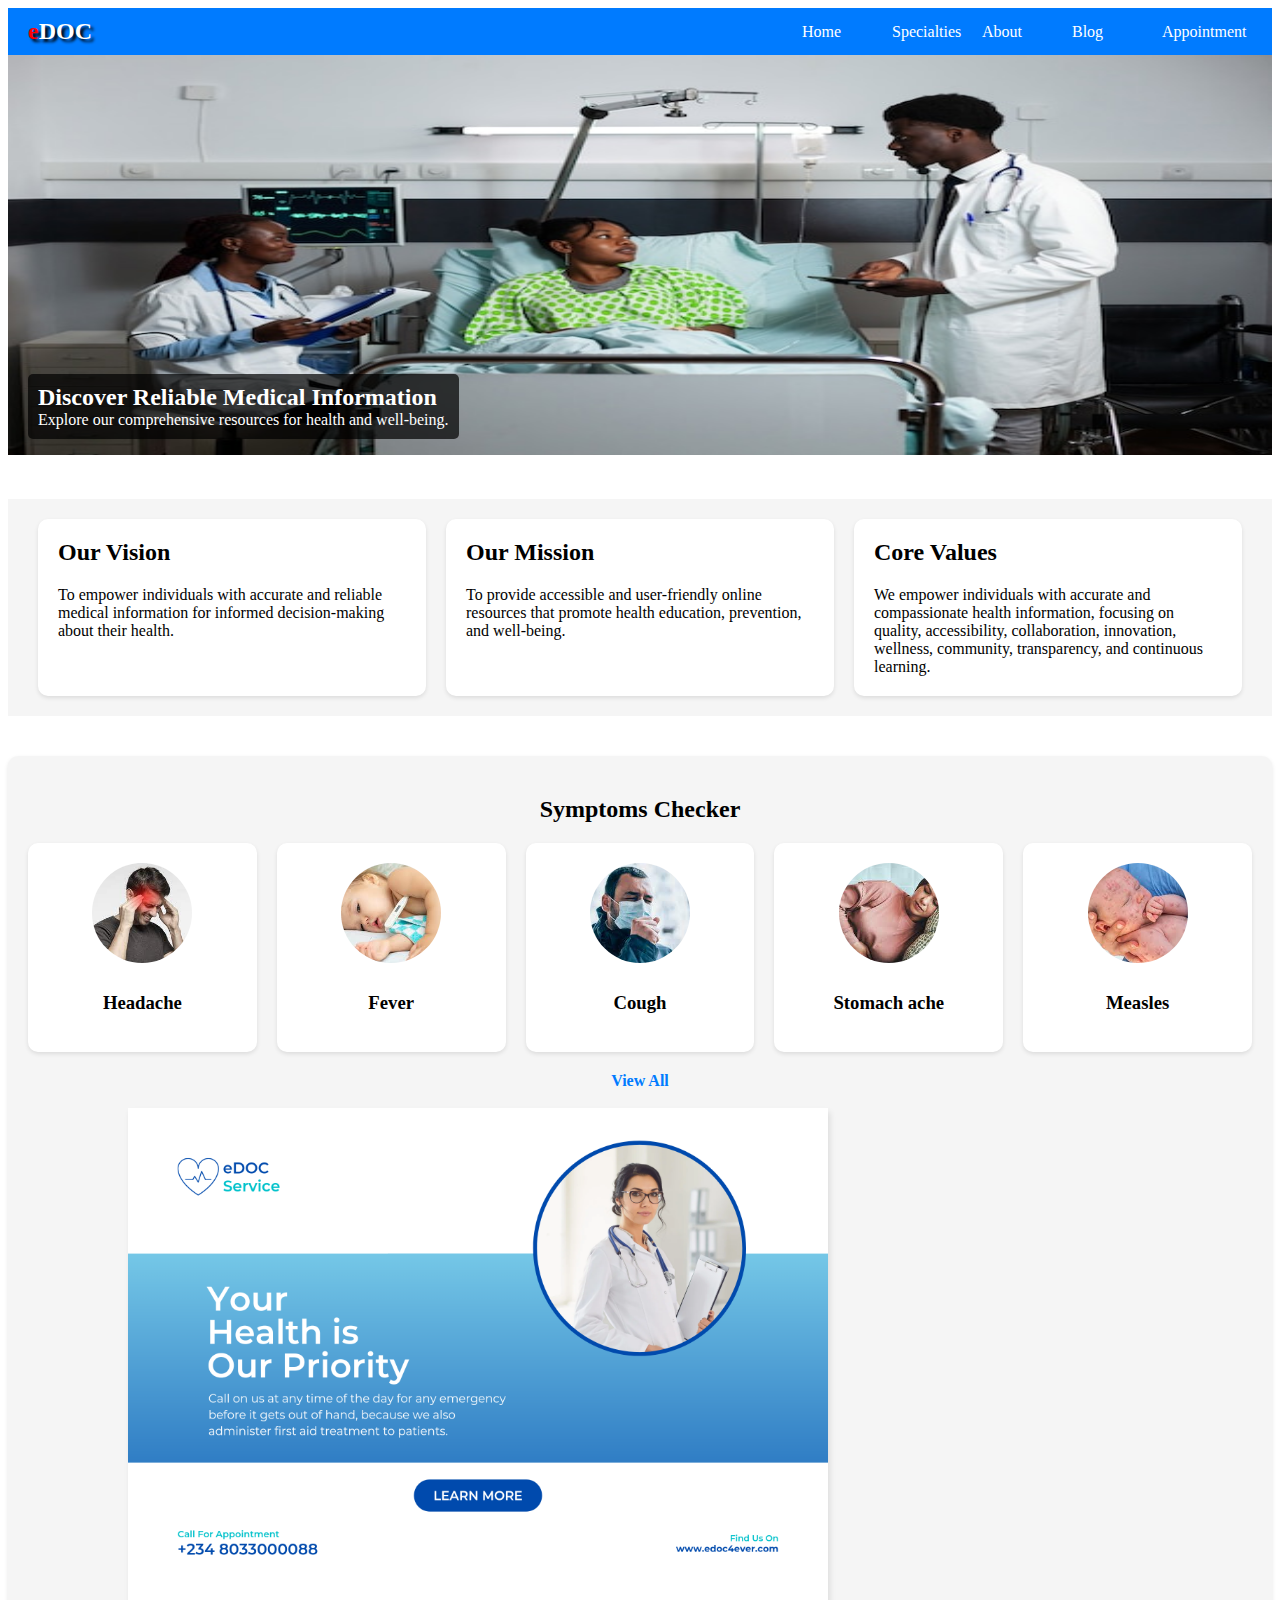
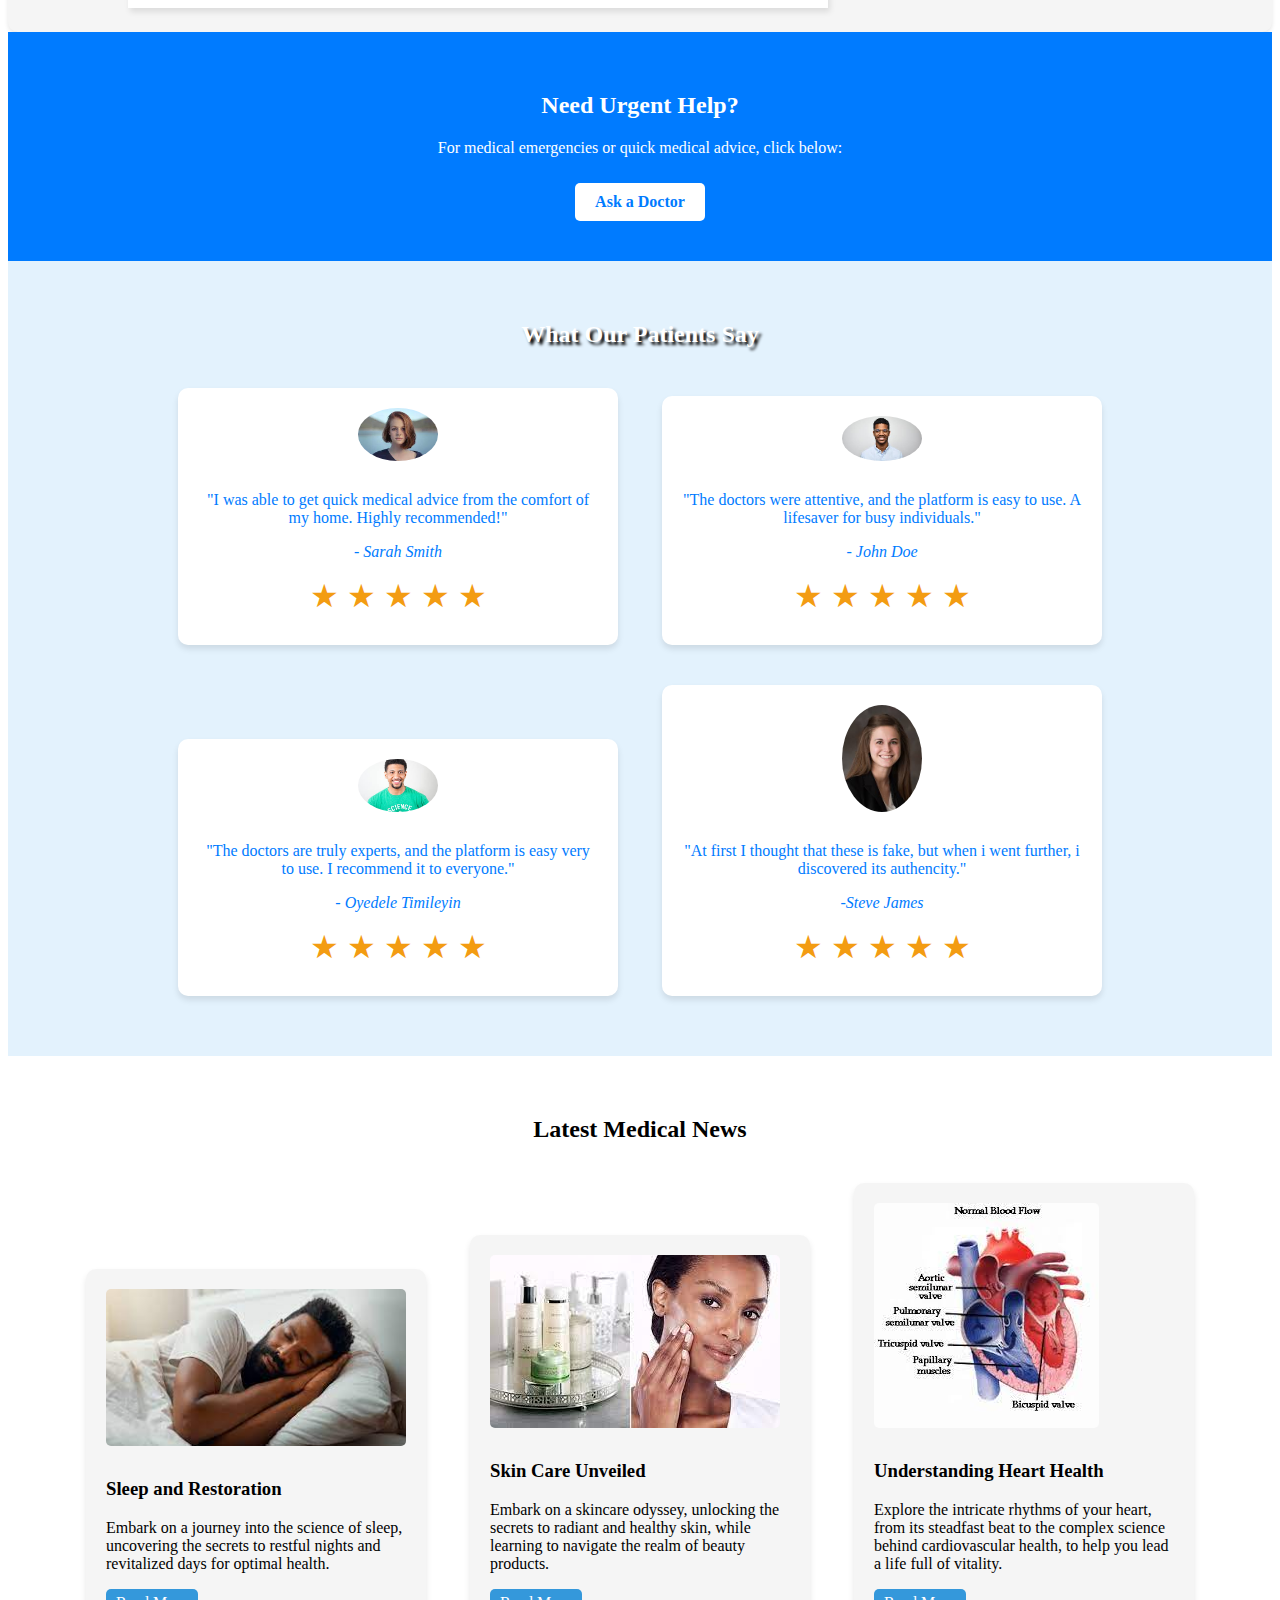
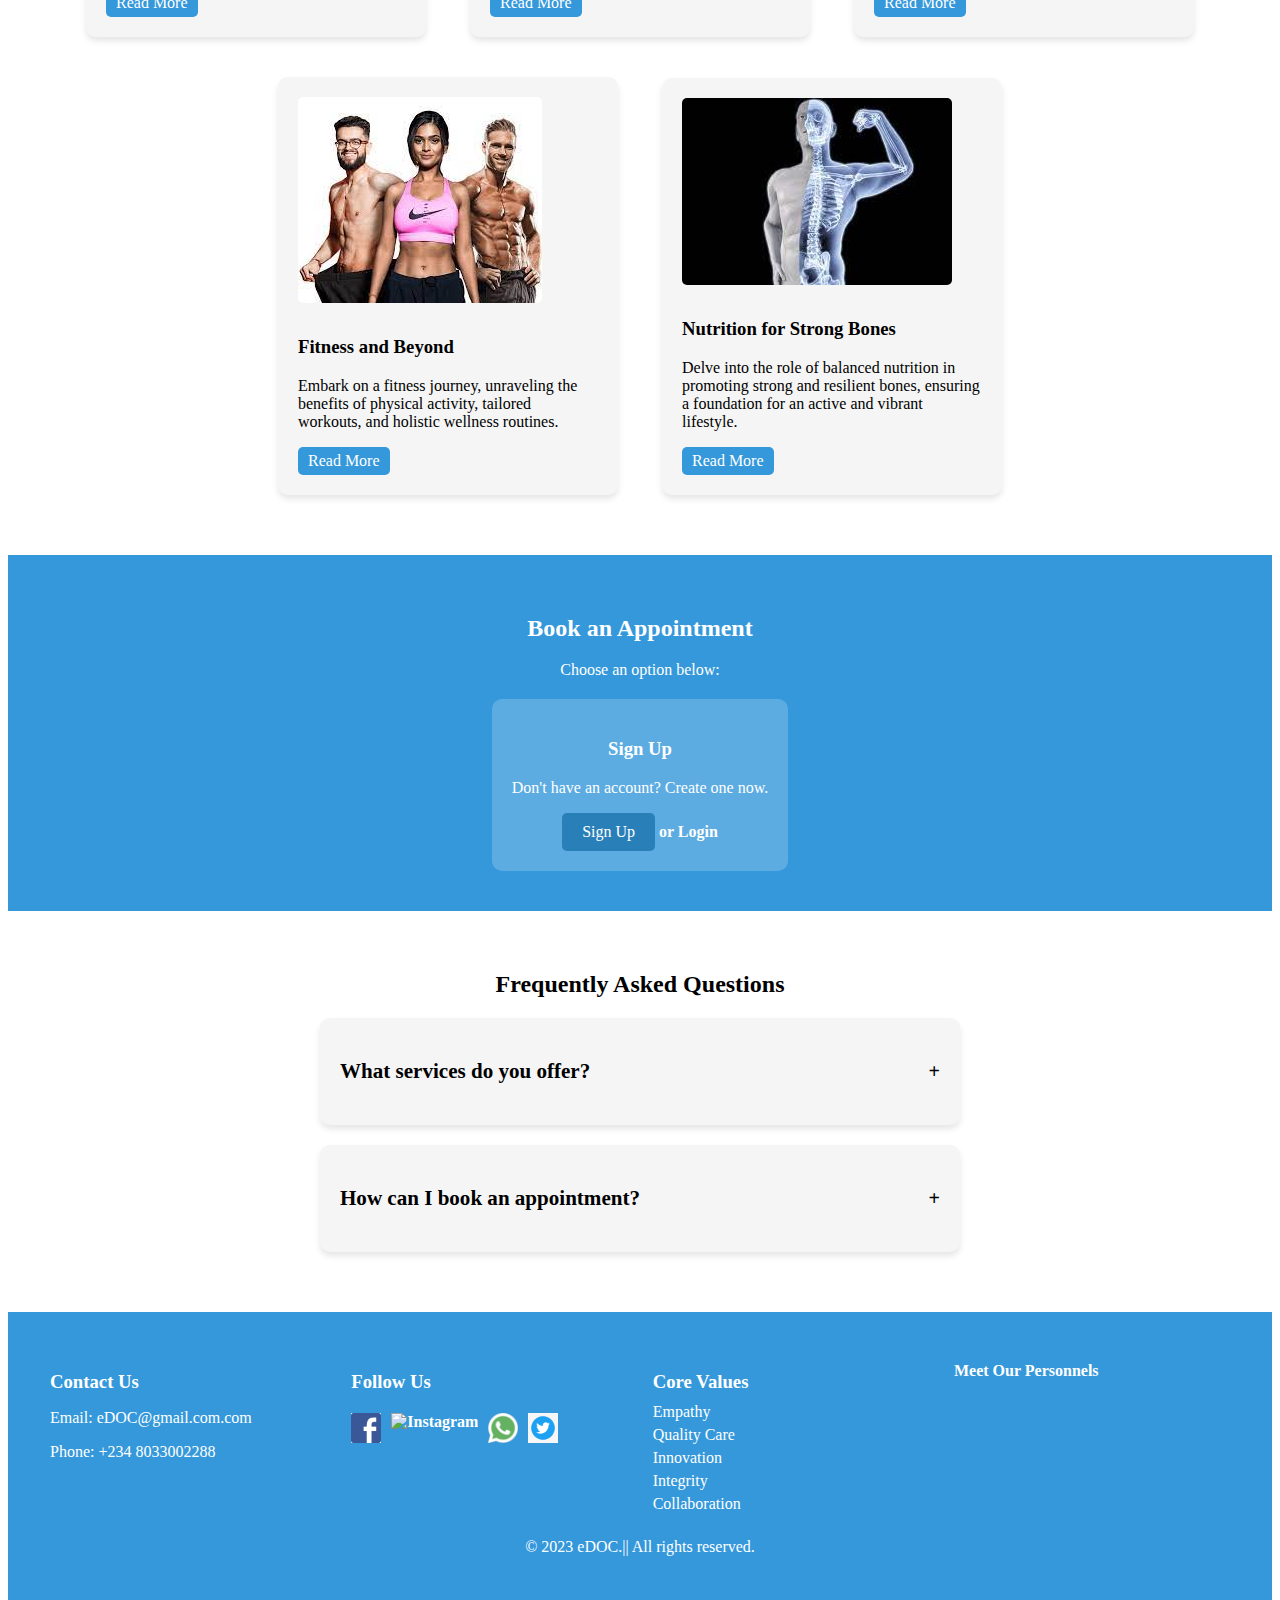
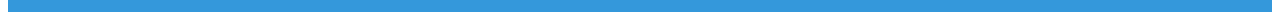
==== commit 8454e50e: "Made changes" ====
--- a/index.html
+++ b/index.html
@@ -63,7 +63,7 @@
         </div>
       </section>
       <section class="symptoms-section">
-        <h2>Symptoms Checker</h2>
+        <h2 style="text-align: center;">Symptoms Checker</h2>
         <div class="symptoms-grid">
           <div class="symptom-card">
             <img src="headache.jpg" alt="Headache">
--- a/index.css
+++ b/index.css
@@ -73,6 +73,11 @@
     overflow: hidden;
   }
   
+  .images{
+    justify-content: center;
+    align-items: center;
+    margin-inline: 100px;
+  }
   .carousel-container {
     display: flex;
     transition: transform 0.5s ease-in-out;
--- a/index425.css
+++ b/index425.css
@@ -88,7 +88,13 @@
   .faq {
     max-width: 100%; 
   }
+.images{
+  margin-left: 5px;
+}
 
+.images{
+  margin-left: -20px;
+}
  
   .flyer, .flyer2{
    
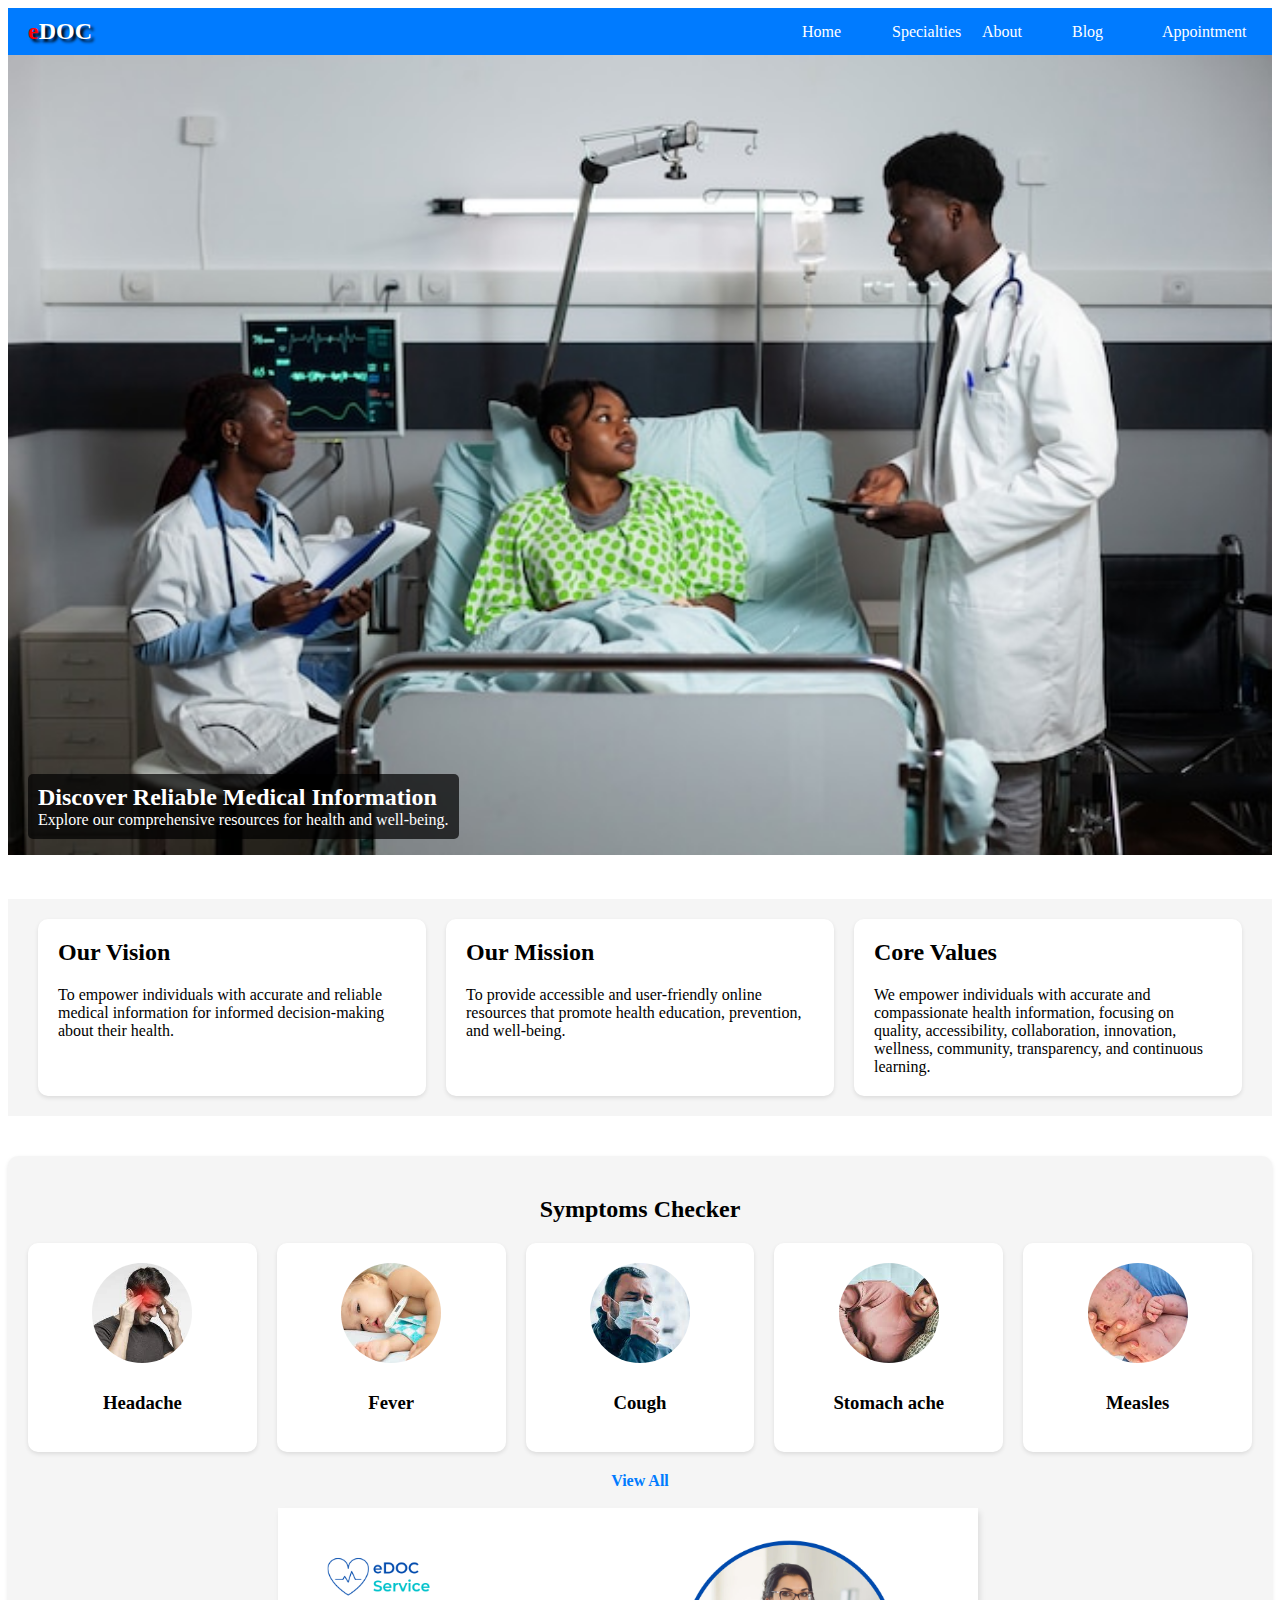
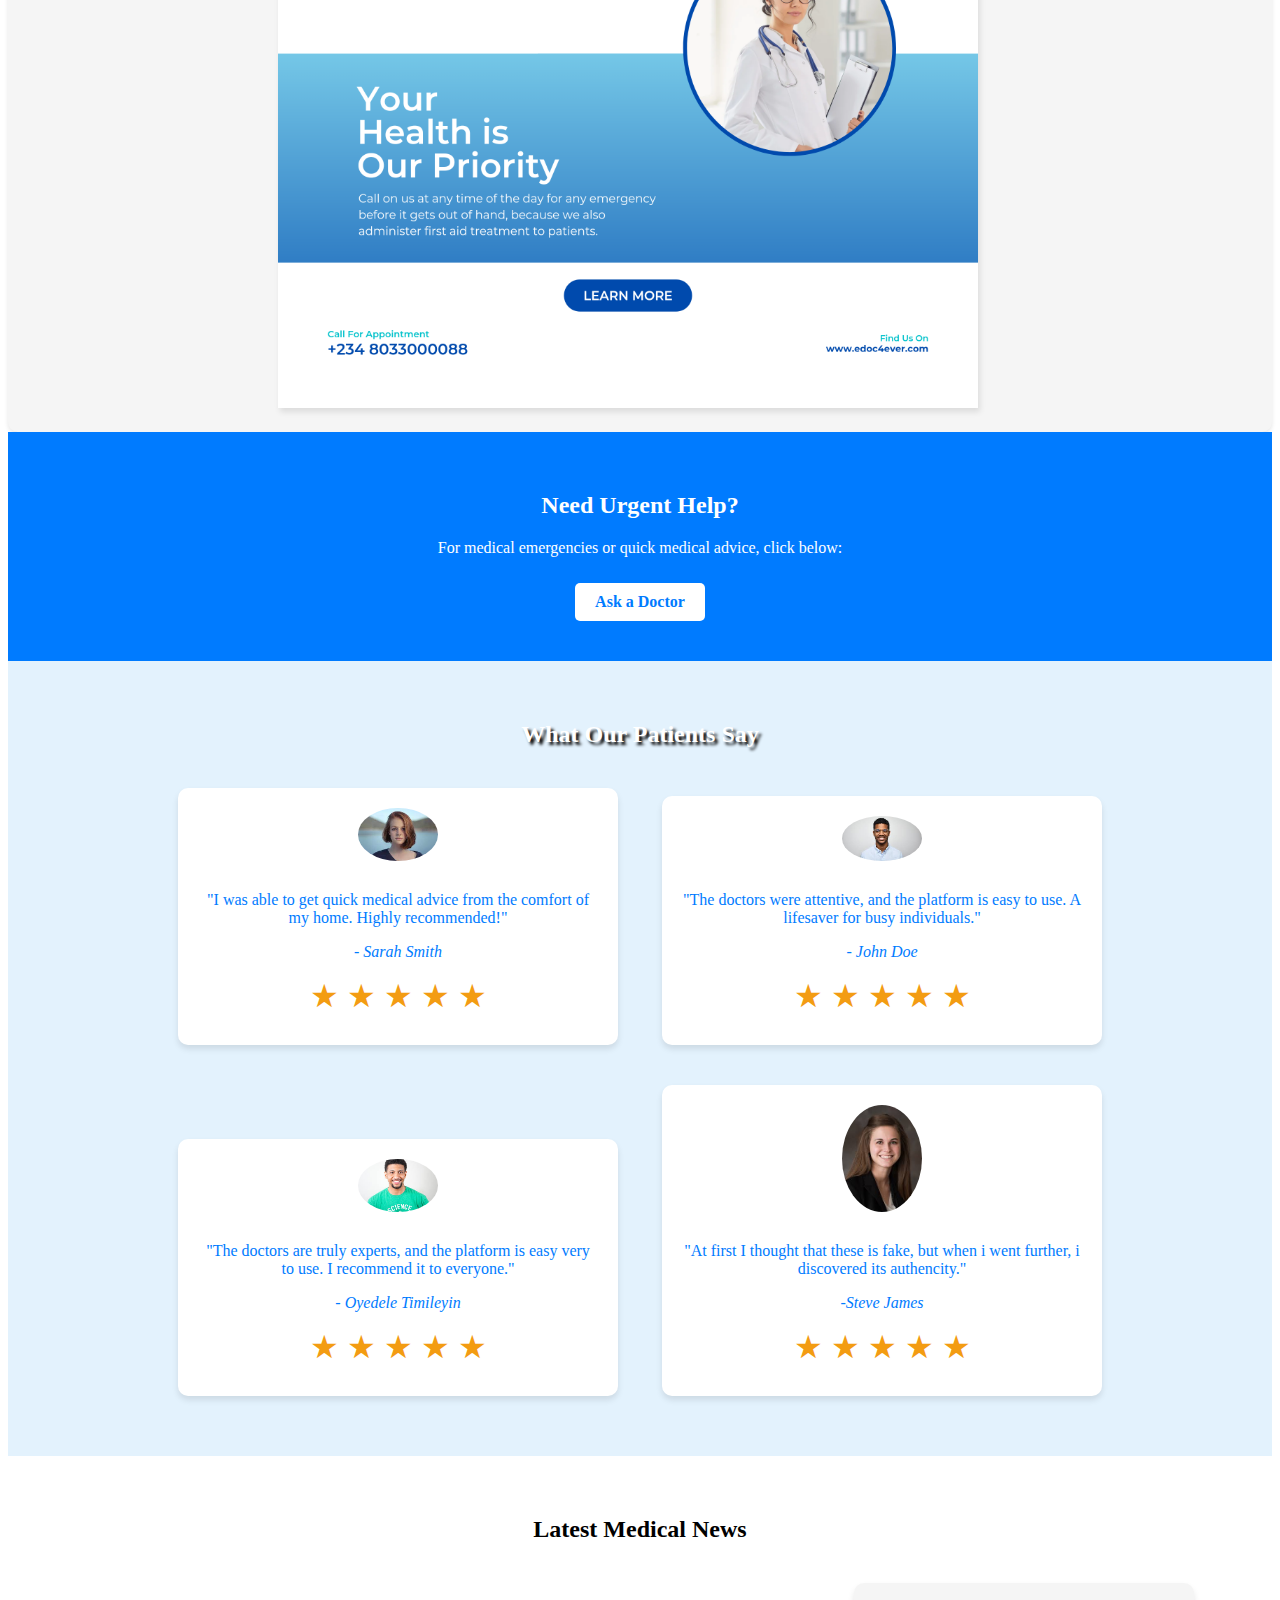
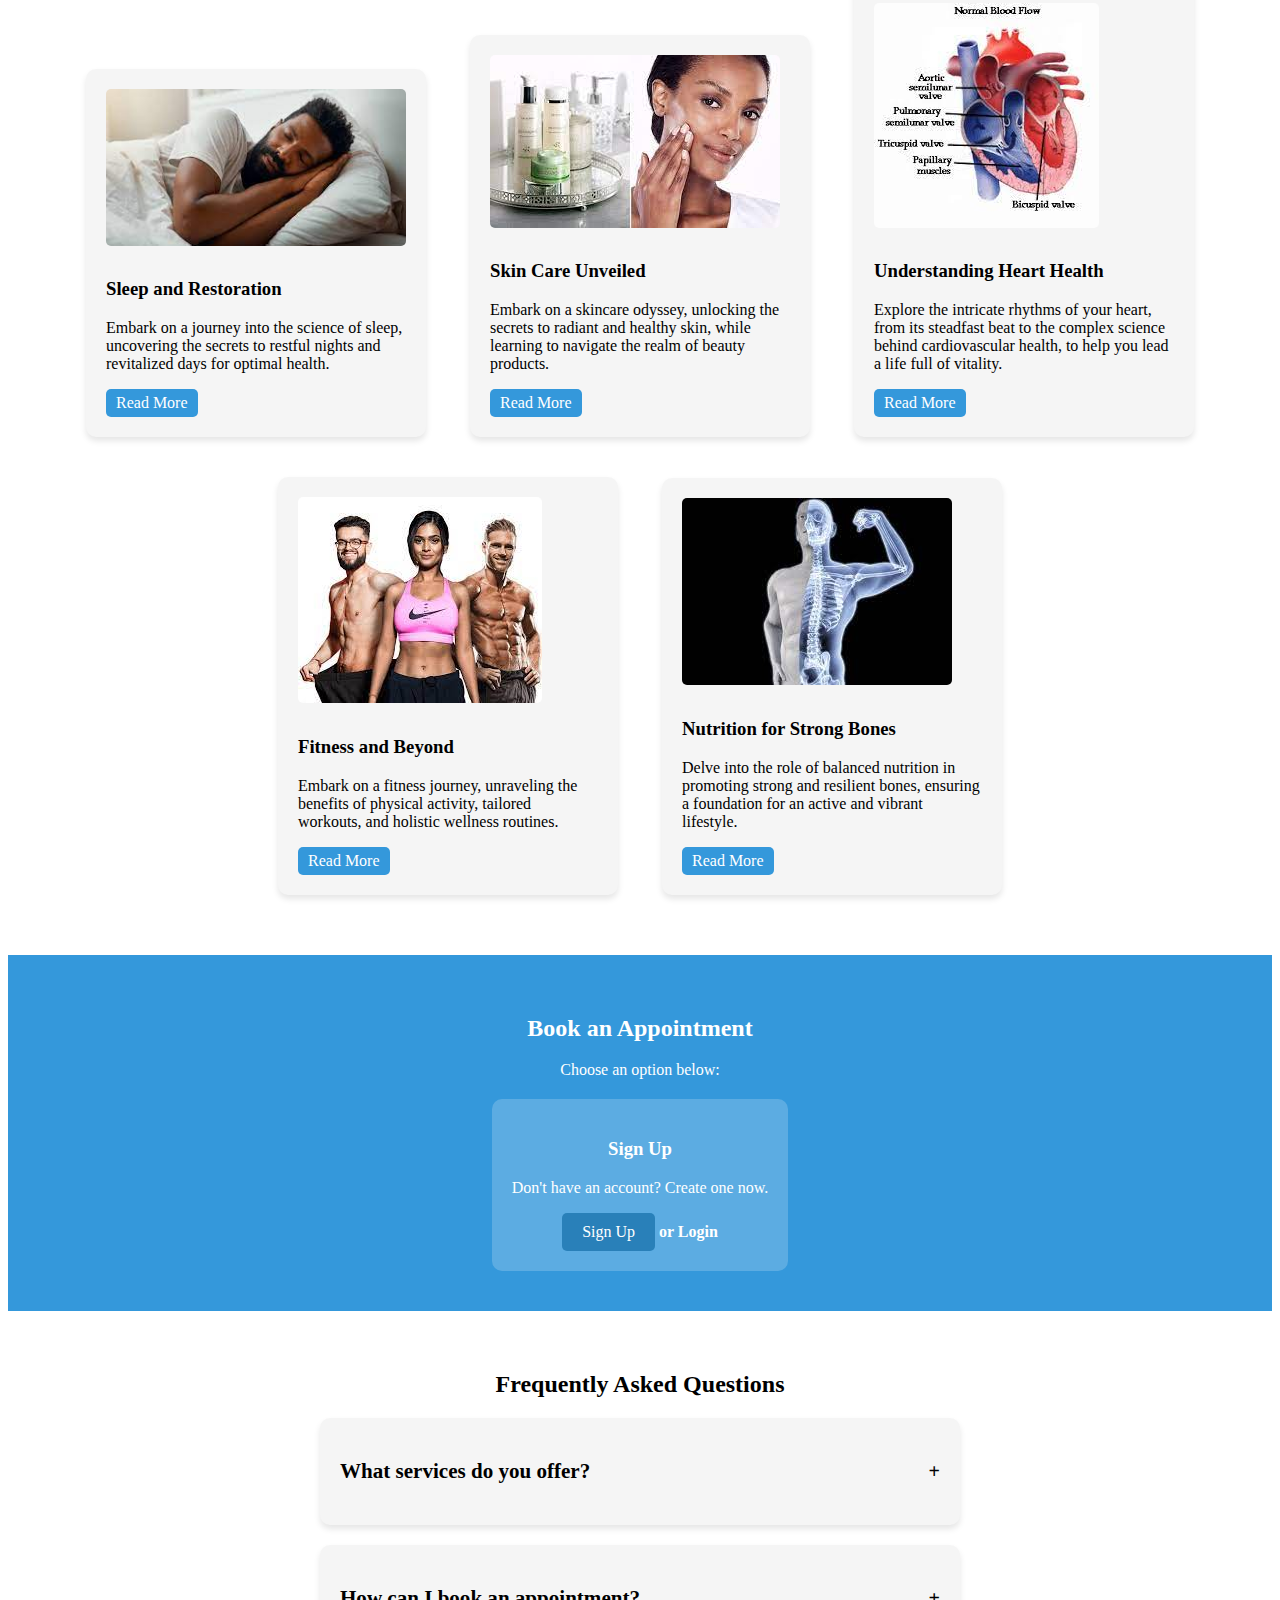
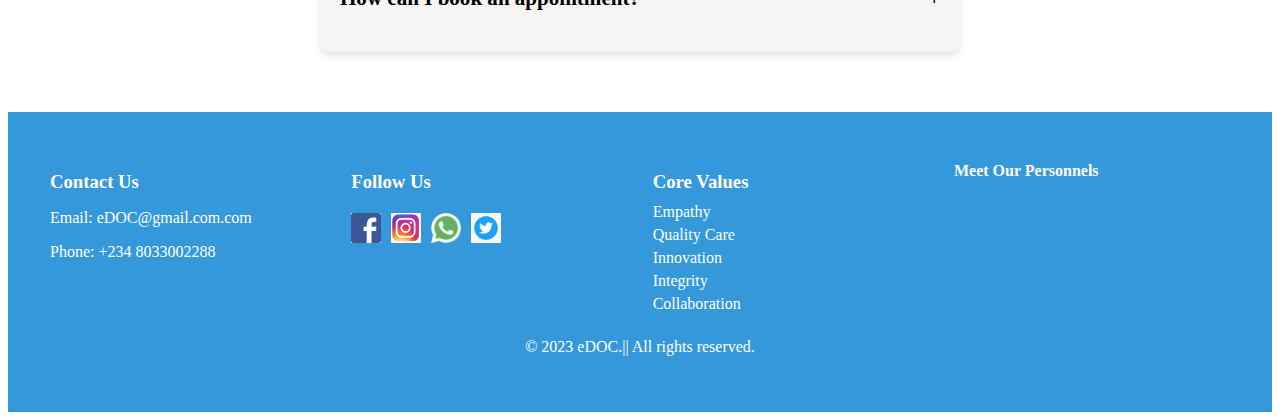
==== commit c363cb58: "Made changes" ====
--- a/index.html
+++ b/index.html
@@ -8,12 +8,16 @@
     <title>eDOC platform</title>
 </head>
 <body>
-    <nav class="navbar" id="top" >
+  
+          <div class="menu-toggle">
+            <div class="bar"></div>
+            <div class="bar"></div>
+            <div class="bar"></div>
+          </div>
+    <nav id="nav-links" class="navbar" id="top" >
           <div class="navbar-logo">
             <a href="index.html" class="logo"><span class="e">e</span>DOC</a>
           </div>
-          
-      
           <ul class="nav-menu">
             <li><a href="index.html">Home</a></li>
             <li><a href="symptoms checker.html">Specialties</a></li>
@@ -21,7 +25,6 @@
             <li><a href="blog.html">Blog</a></li>
             <li><a href="appointment.html">Appointment</a></li>
           </ul>
-          
     </nav>
     <section class="carousel-section">
         <div class="carousel-container">
@@ -252,7 +255,7 @@
             <h3>Follow Us</h3>
             <div class="social-icons">
               <a href="#"><img src="Fb.png" alt="Facebook"></a>
-              <a href="#"><img src="ins.png" alt="Instagram"></a>
+              <a href="#"><img src="ig.png" alt="Instagram"></a>
               <a href="#"><img src="whatsapp.png" alt="WhatsApp"></a>
               <a href="#"><img src="Tw.png" alt="Twitter"></a>
             </div>
--- a/index.css
+++ b/index.css
@@ -1,5 +1,4 @@
 
-  
   .navbar {
     display: flex;
     
@@ -76,7 +75,7 @@
   .images{
     justify-content: center;
     align-items: center;
-    margin-inline: 100px;
+    margin-inline: 250px;
   }
   .carousel-container {
     display: flex;
@@ -107,7 +106,7 @@
   
   .carousel-slide img {
     width: 100%;
-    max-height: 400px;
+    max-height: 800px;
   }
   
   .carousel-caption {
--- a/index425.css
+++ b/index425.css
@@ -104,6 +104,8 @@
     box-shadow:  2px 4px 6px rgba(10, 9, 9, 0.1);
   }
   
+
+
 }
 
 @media (max-width: 768px) {
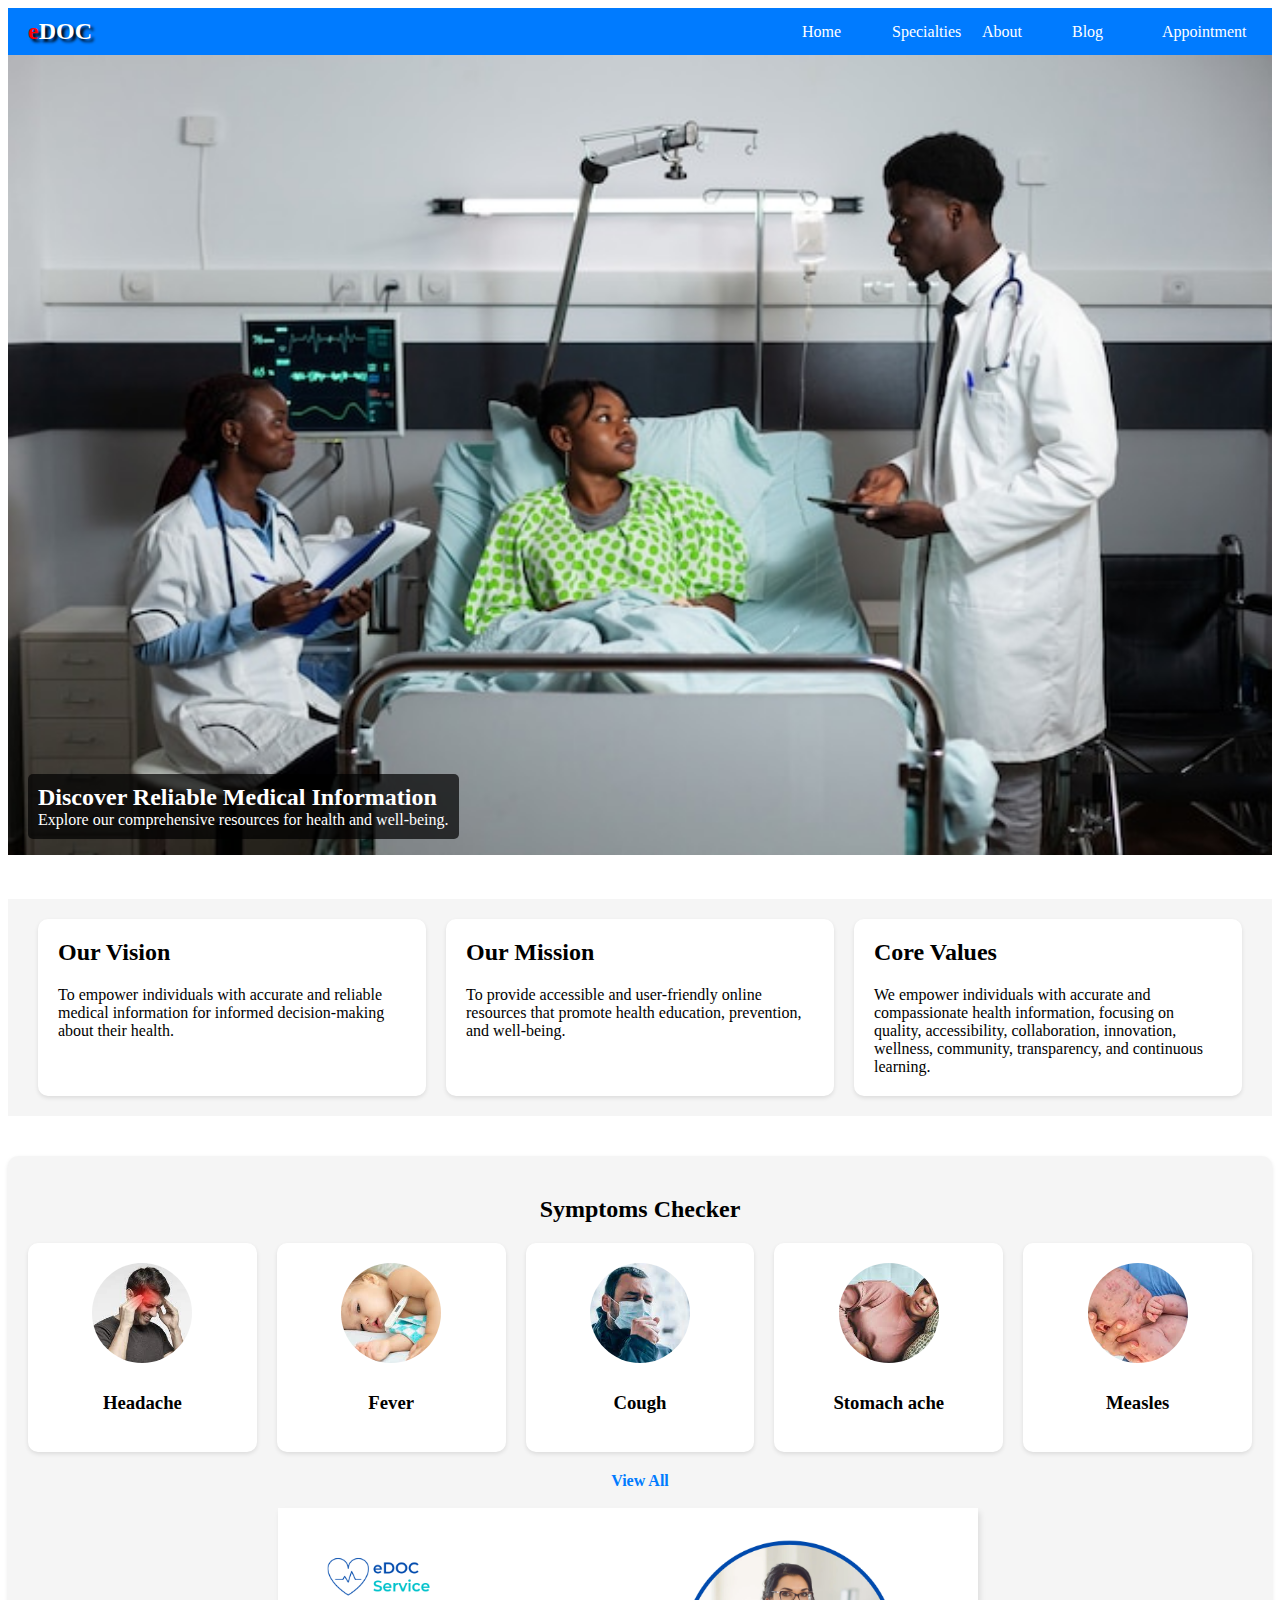
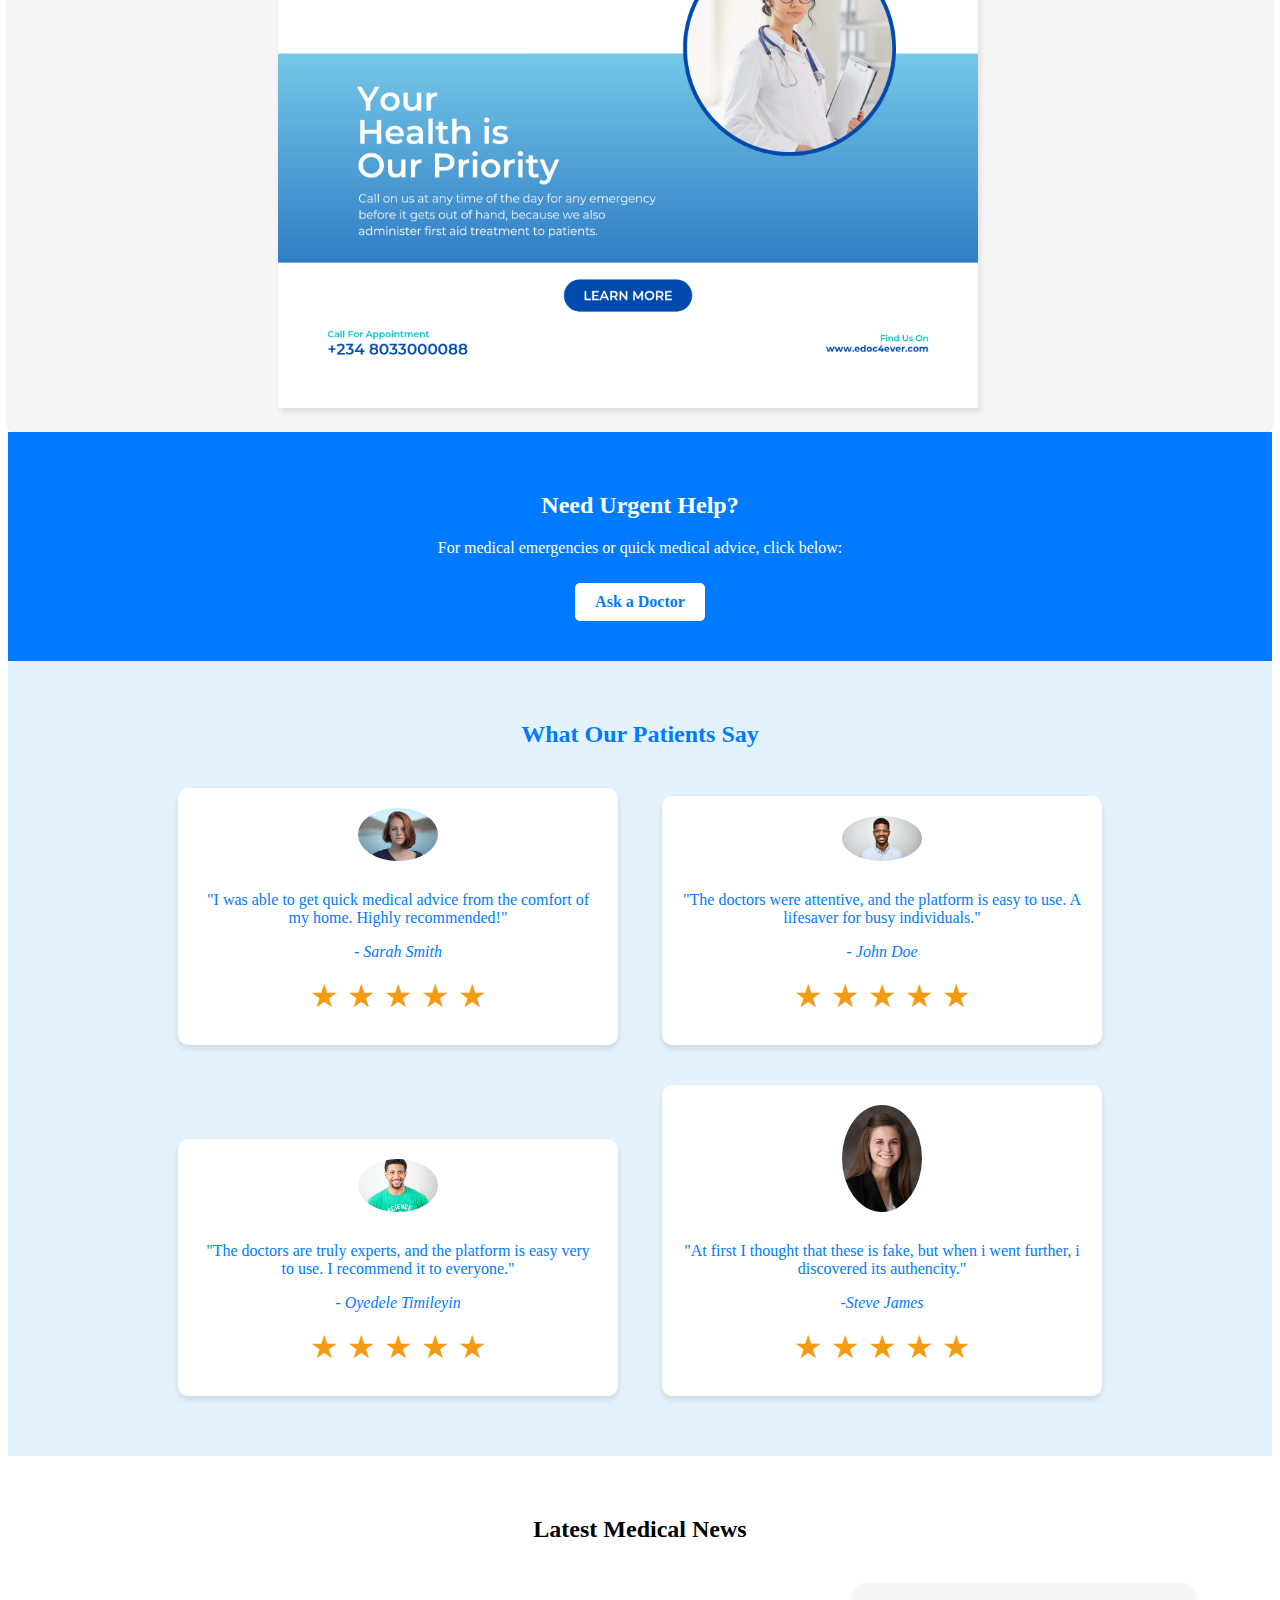
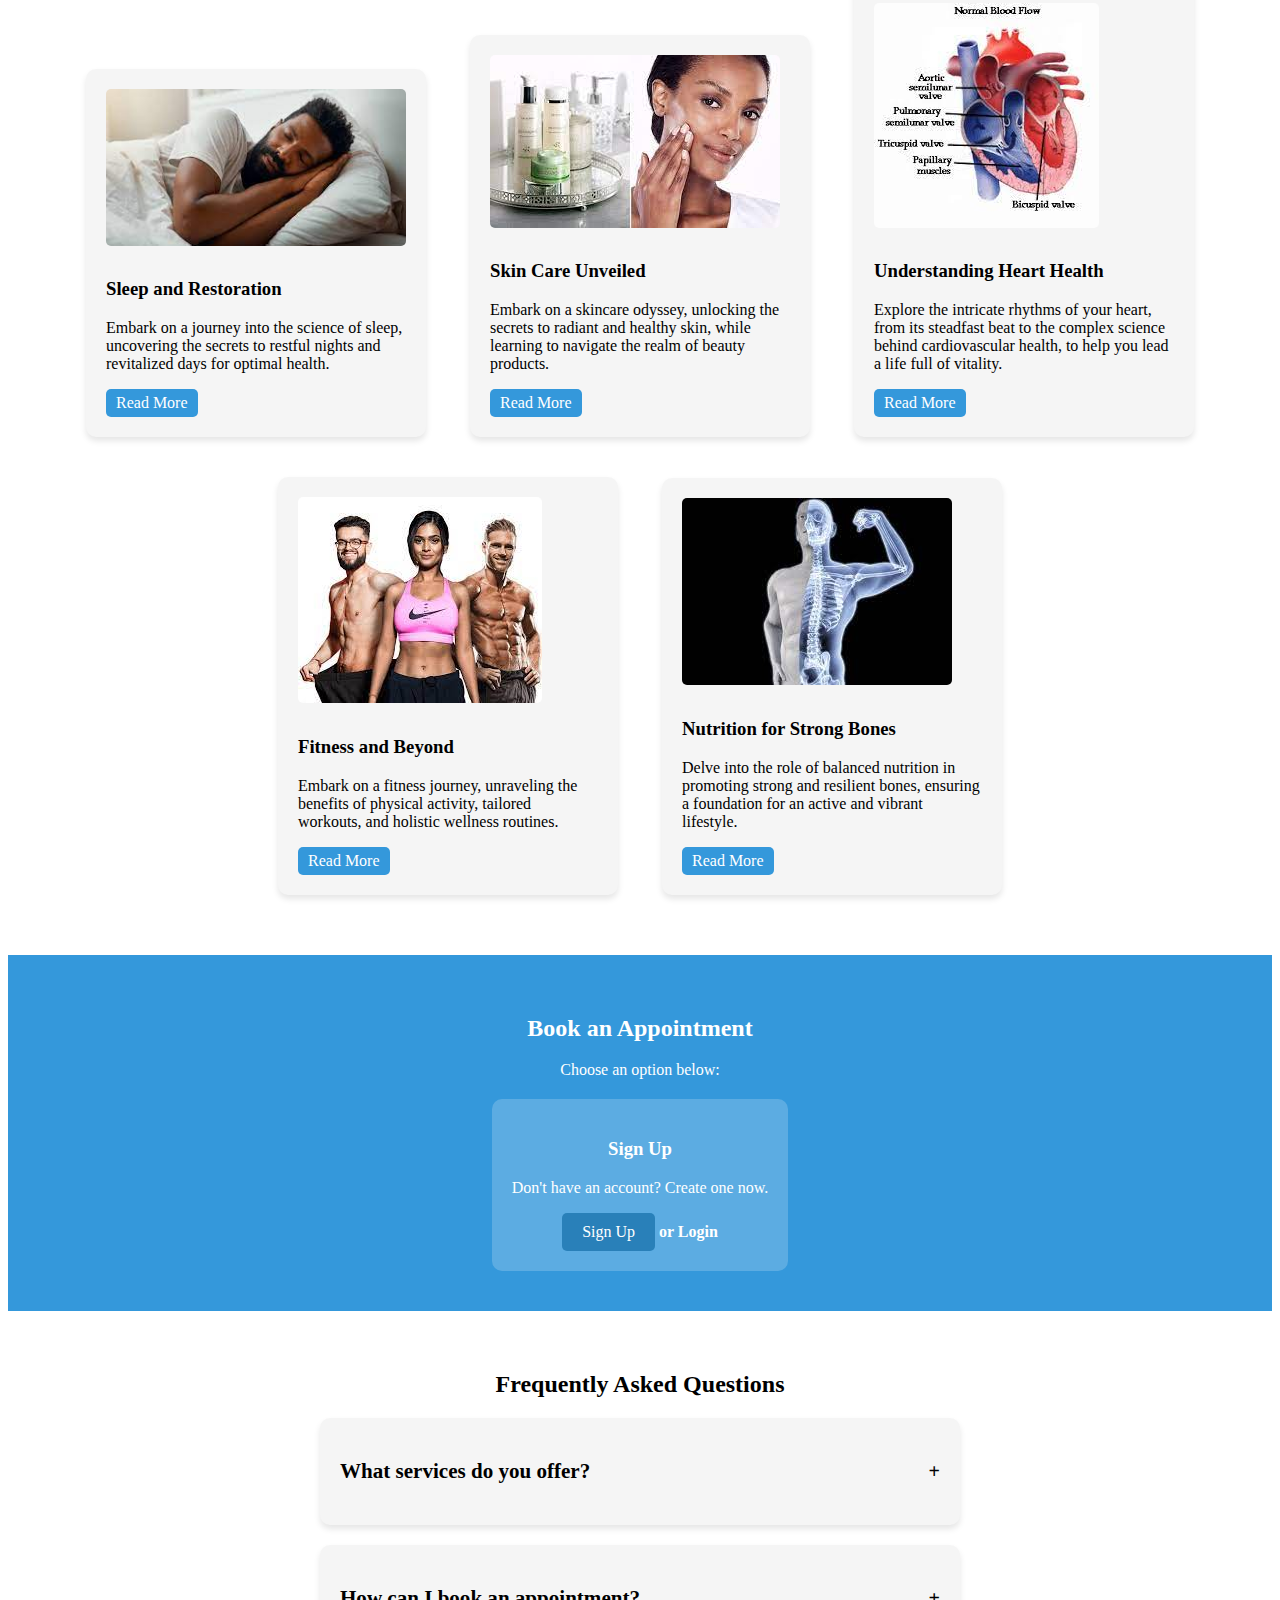
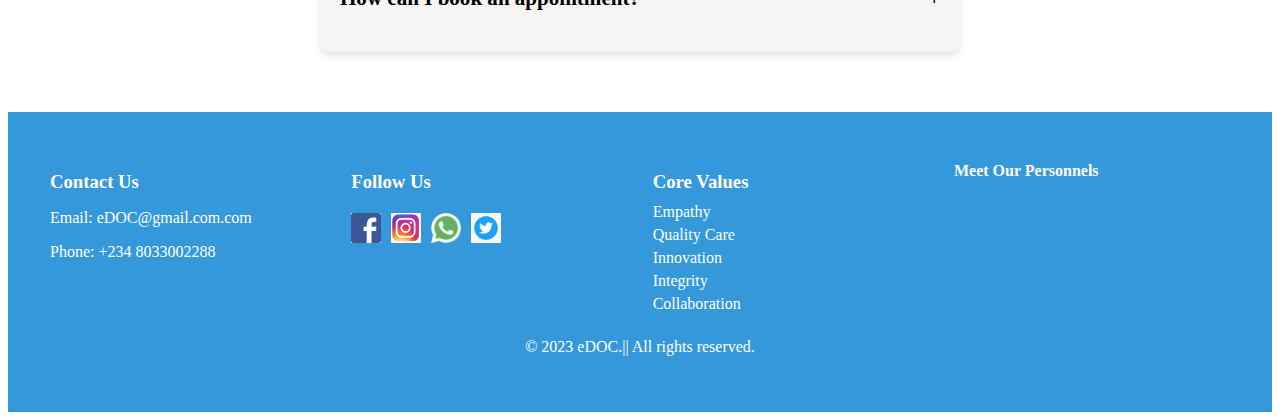
==== commit 0b897d52: "Made changes" ====
--- a/index.html
+++ b/index.html
@@ -6,14 +6,10 @@
     <link rel="stylesheet" href="index.css">
     <link rel="stylesheet" href="index425.css">
     <title>eDOC platform</title>
+    <link rel="shortcut icon" href="favicon.ico" type="image/x-icon">
 </head>
 <body>
-  
-          <div class="menu-toggle">
-            <div class="bar"></div>
-            <div class="bar"></div>
-            <div class="bar"></div>
-          </div>
+
     <nav id="nav-links" class="navbar" id="top" >
           <div class="navbar-logo">
             <a href="index.html" class="logo"><span class="e">e</span>DOC</a>
@@ -25,6 +21,12 @@
             <li><a href="blog.html">Blog</a></li>
             <li><a href="appointment.html">Appointment</a></li>
           </ul>
+          
+          <div class="menu-toggle">
+            <div class="bar"></div>
+            <div class="bar"></div>
+            <div class="bar"></div>
+          </div>
     </nav>
     <section class="carousel-section">
         <div class="carousel-container">
--- a/index.css
+++ b/index.css
@@ -260,7 +260,7 @@
 }
 
 .testimonials-section h2{
-  text-shadow: 3px 3px 3px black;
+  color: #007BFF;
 }
 
 .testimonials-section p{
--- a/index425.css
+++ b/index425.css
@@ -23,11 +23,11 @@
   .nav-menu {
     background-color: #007BFF;
     max-width: 200px;
-    display: flex;
+    display: none;
   }
 
   .nav-menu.active {
-    display: flex;
+    display: block;
   }
 
   .nav-menu a {
